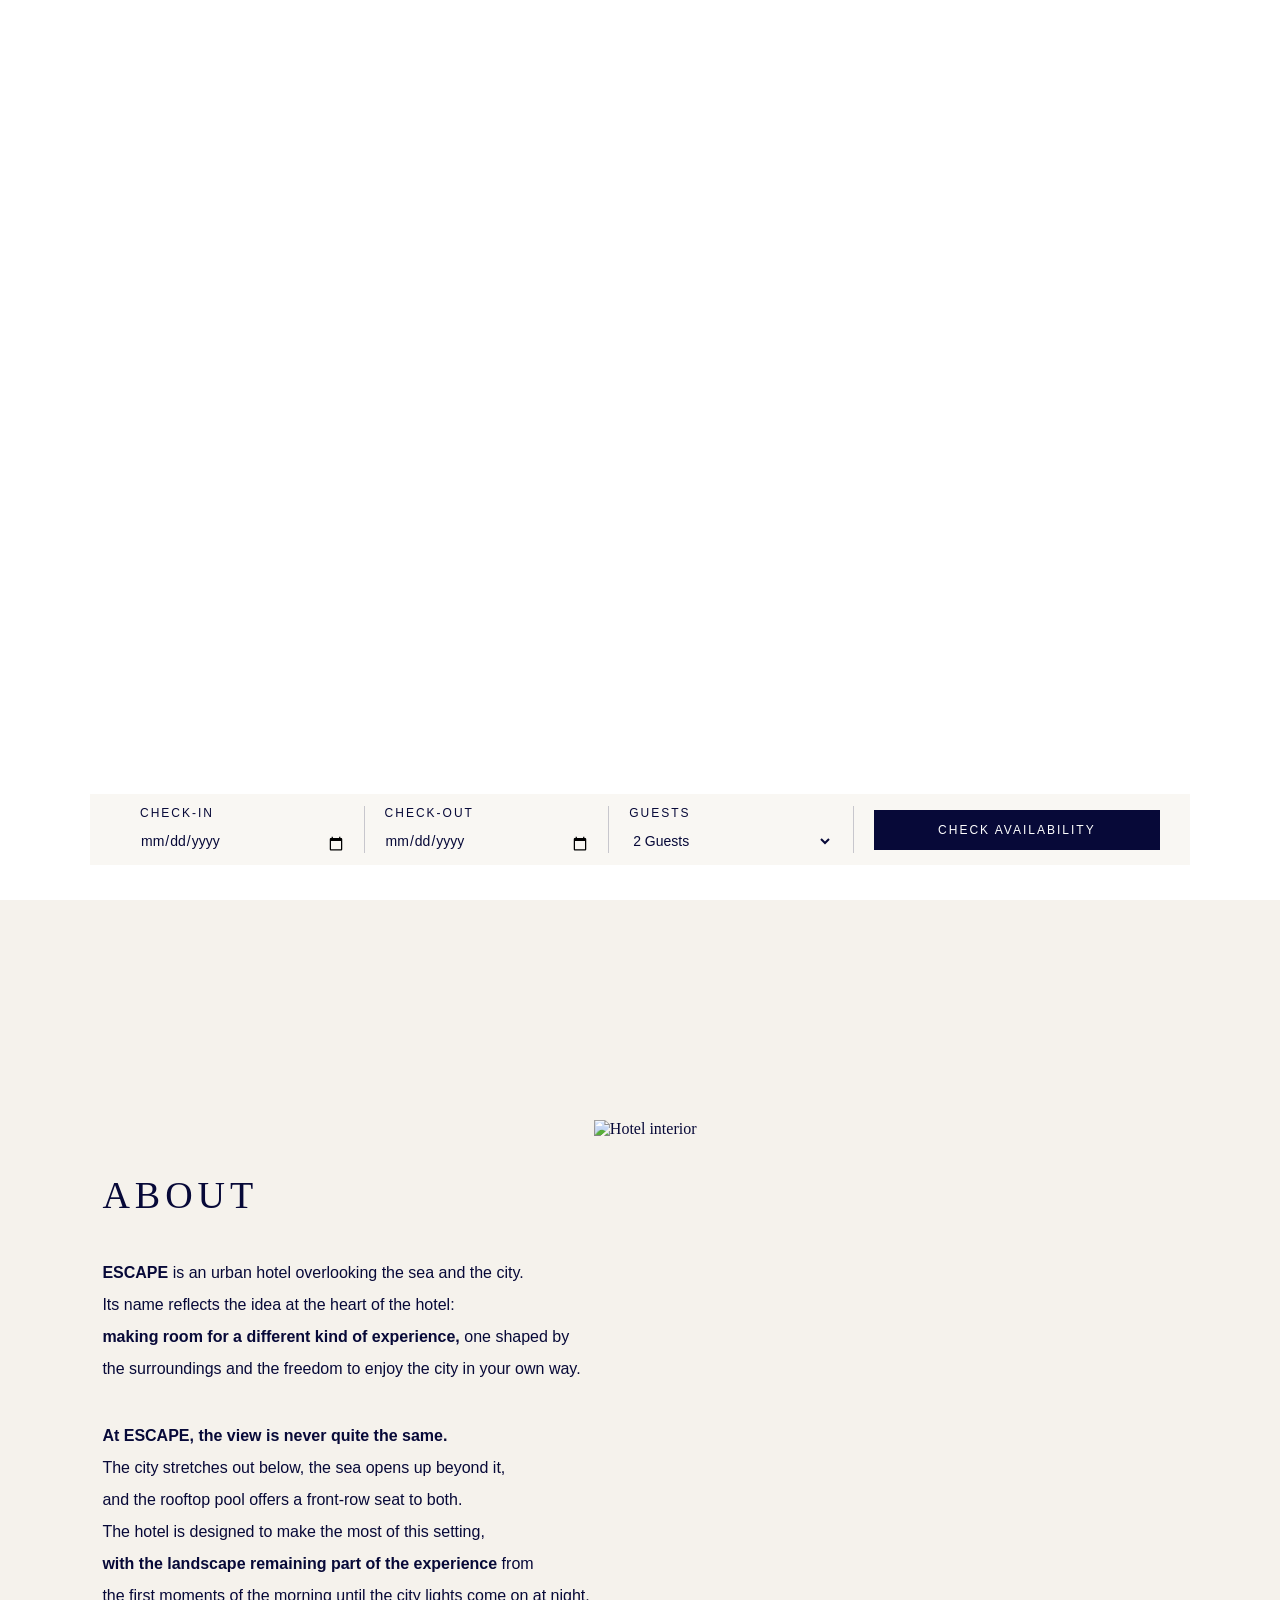
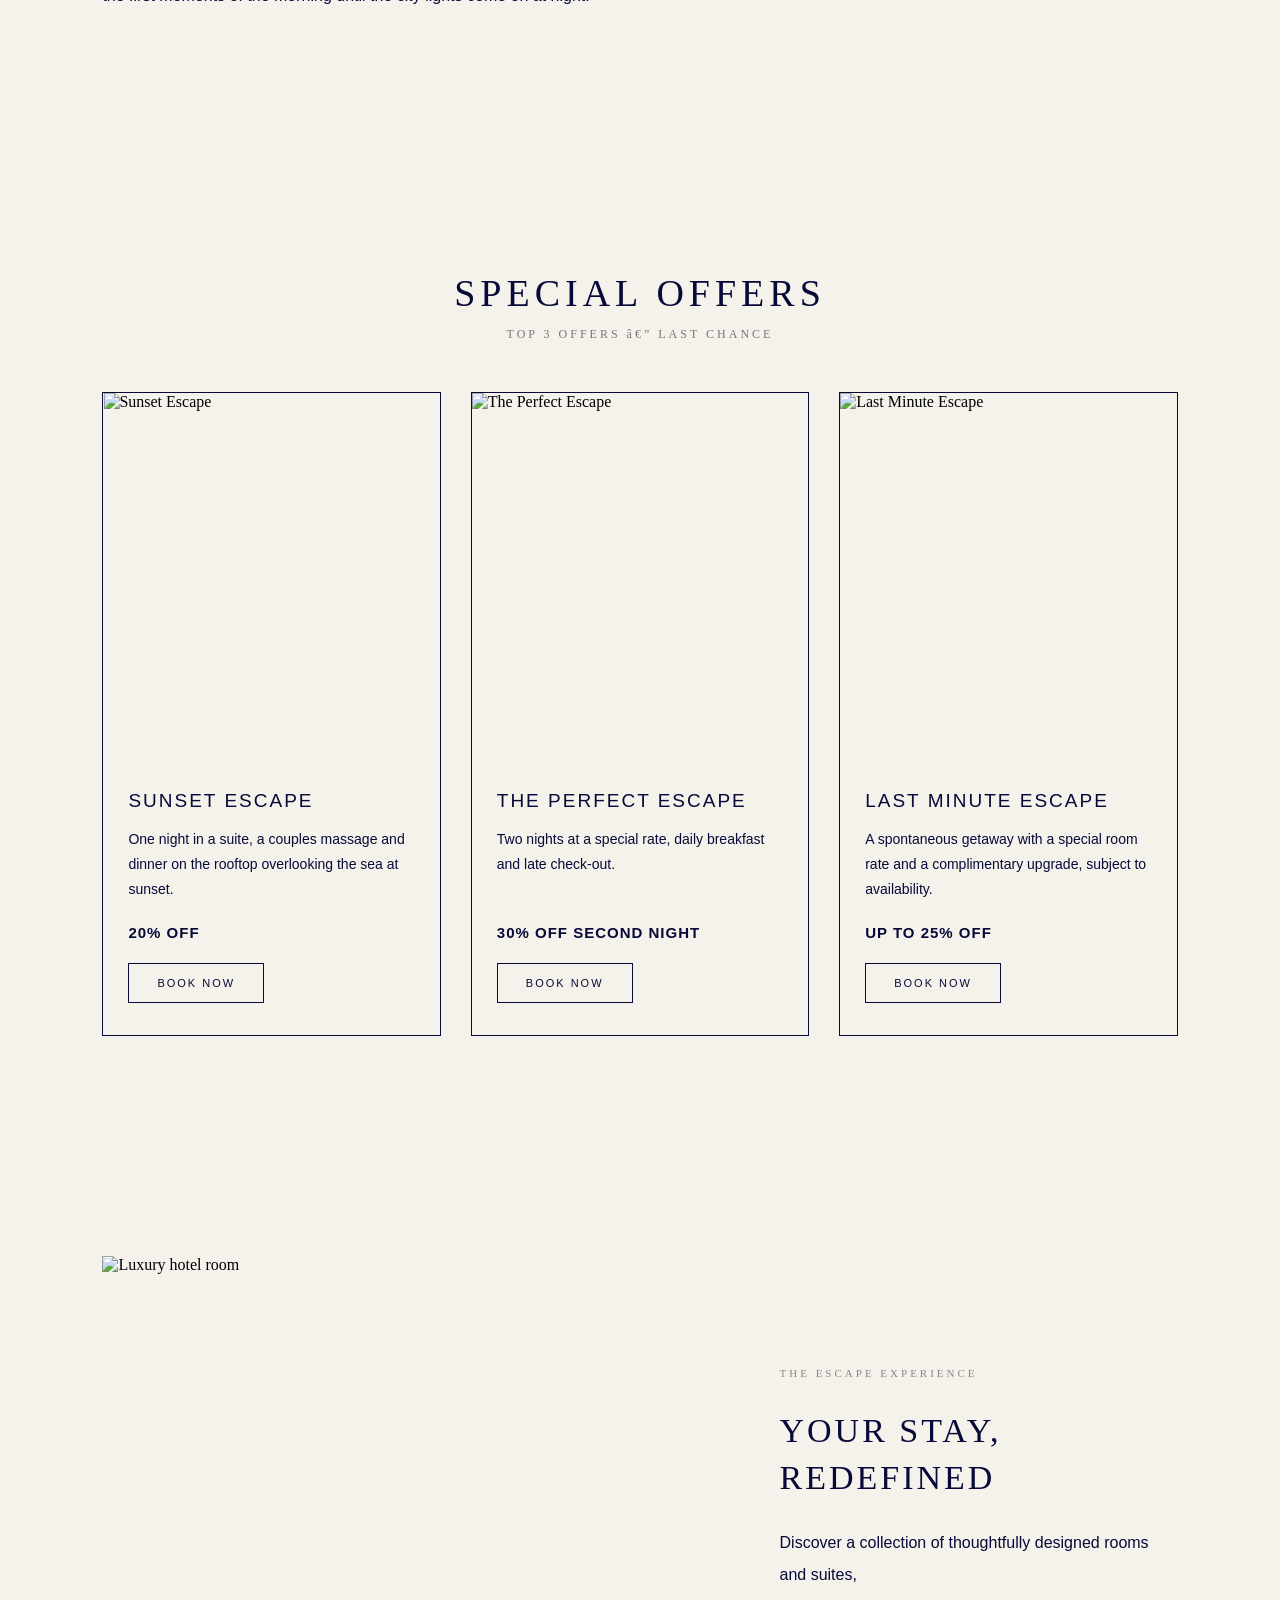
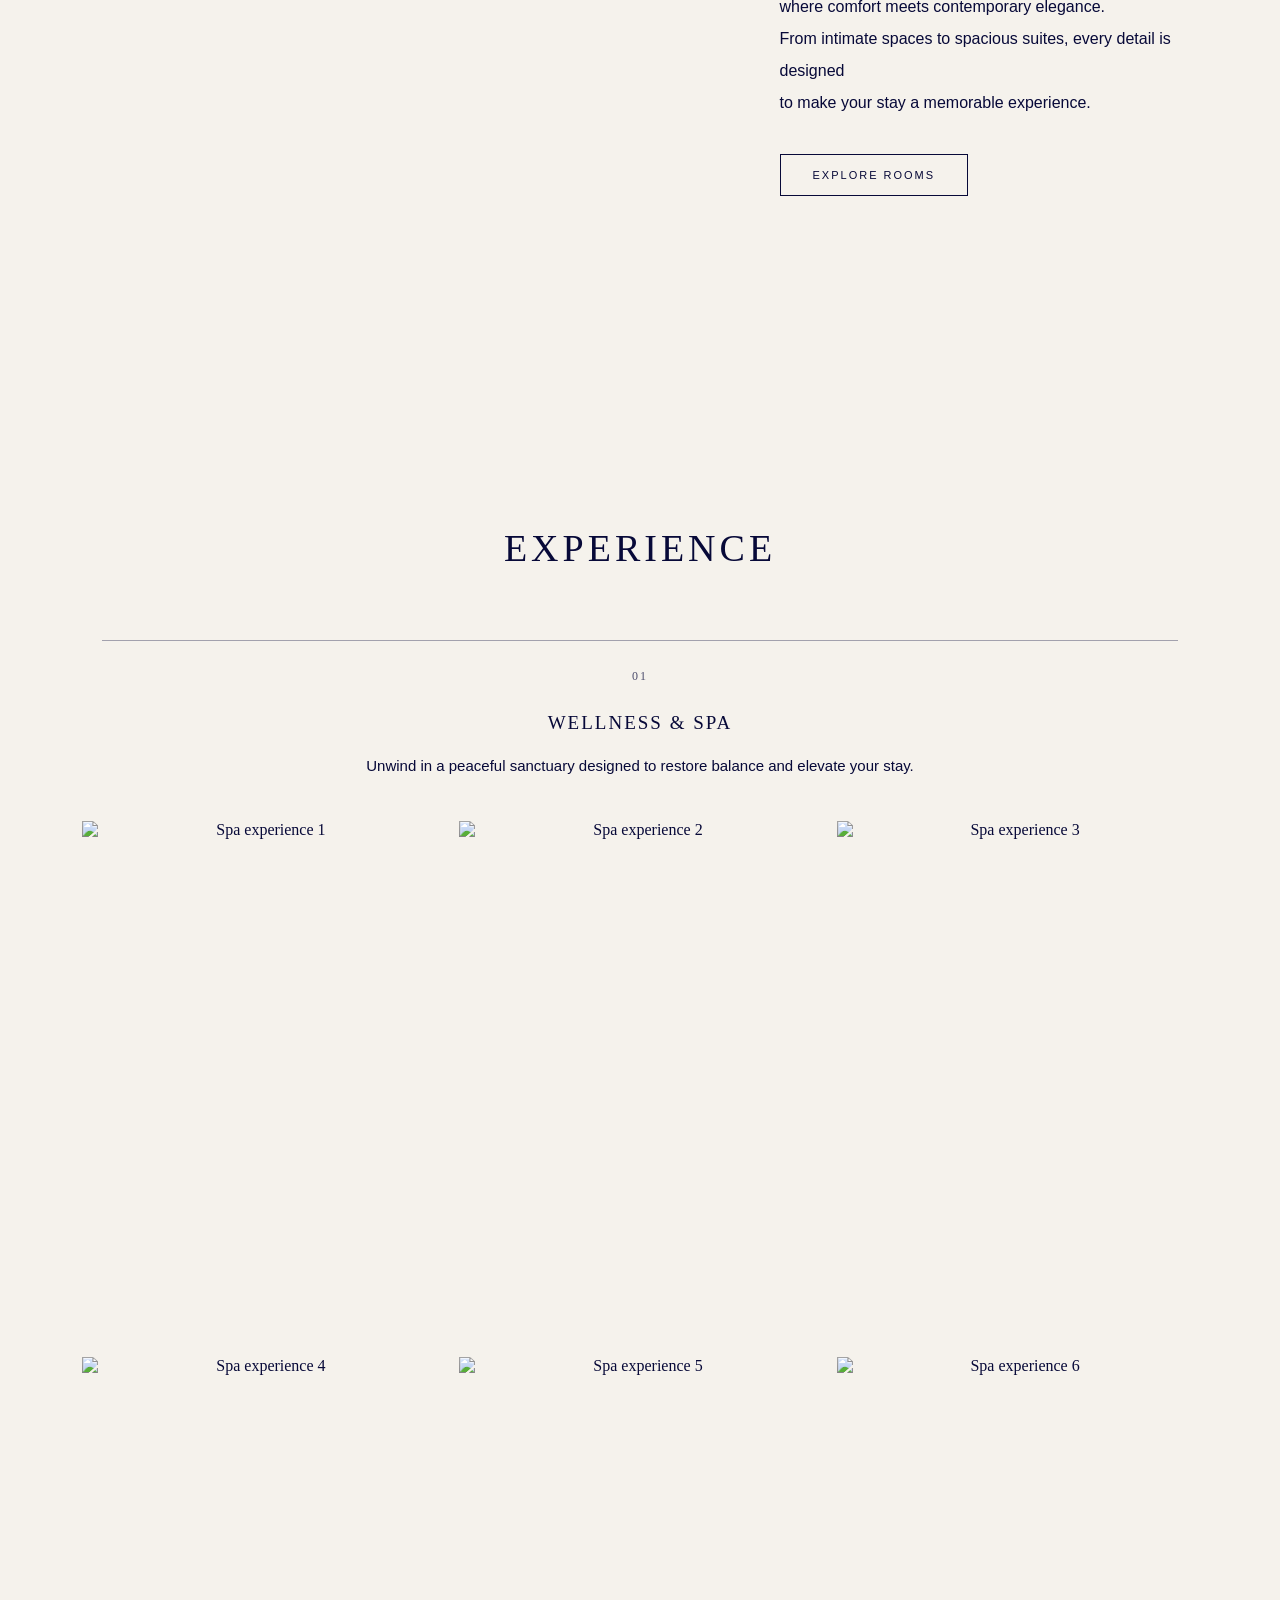
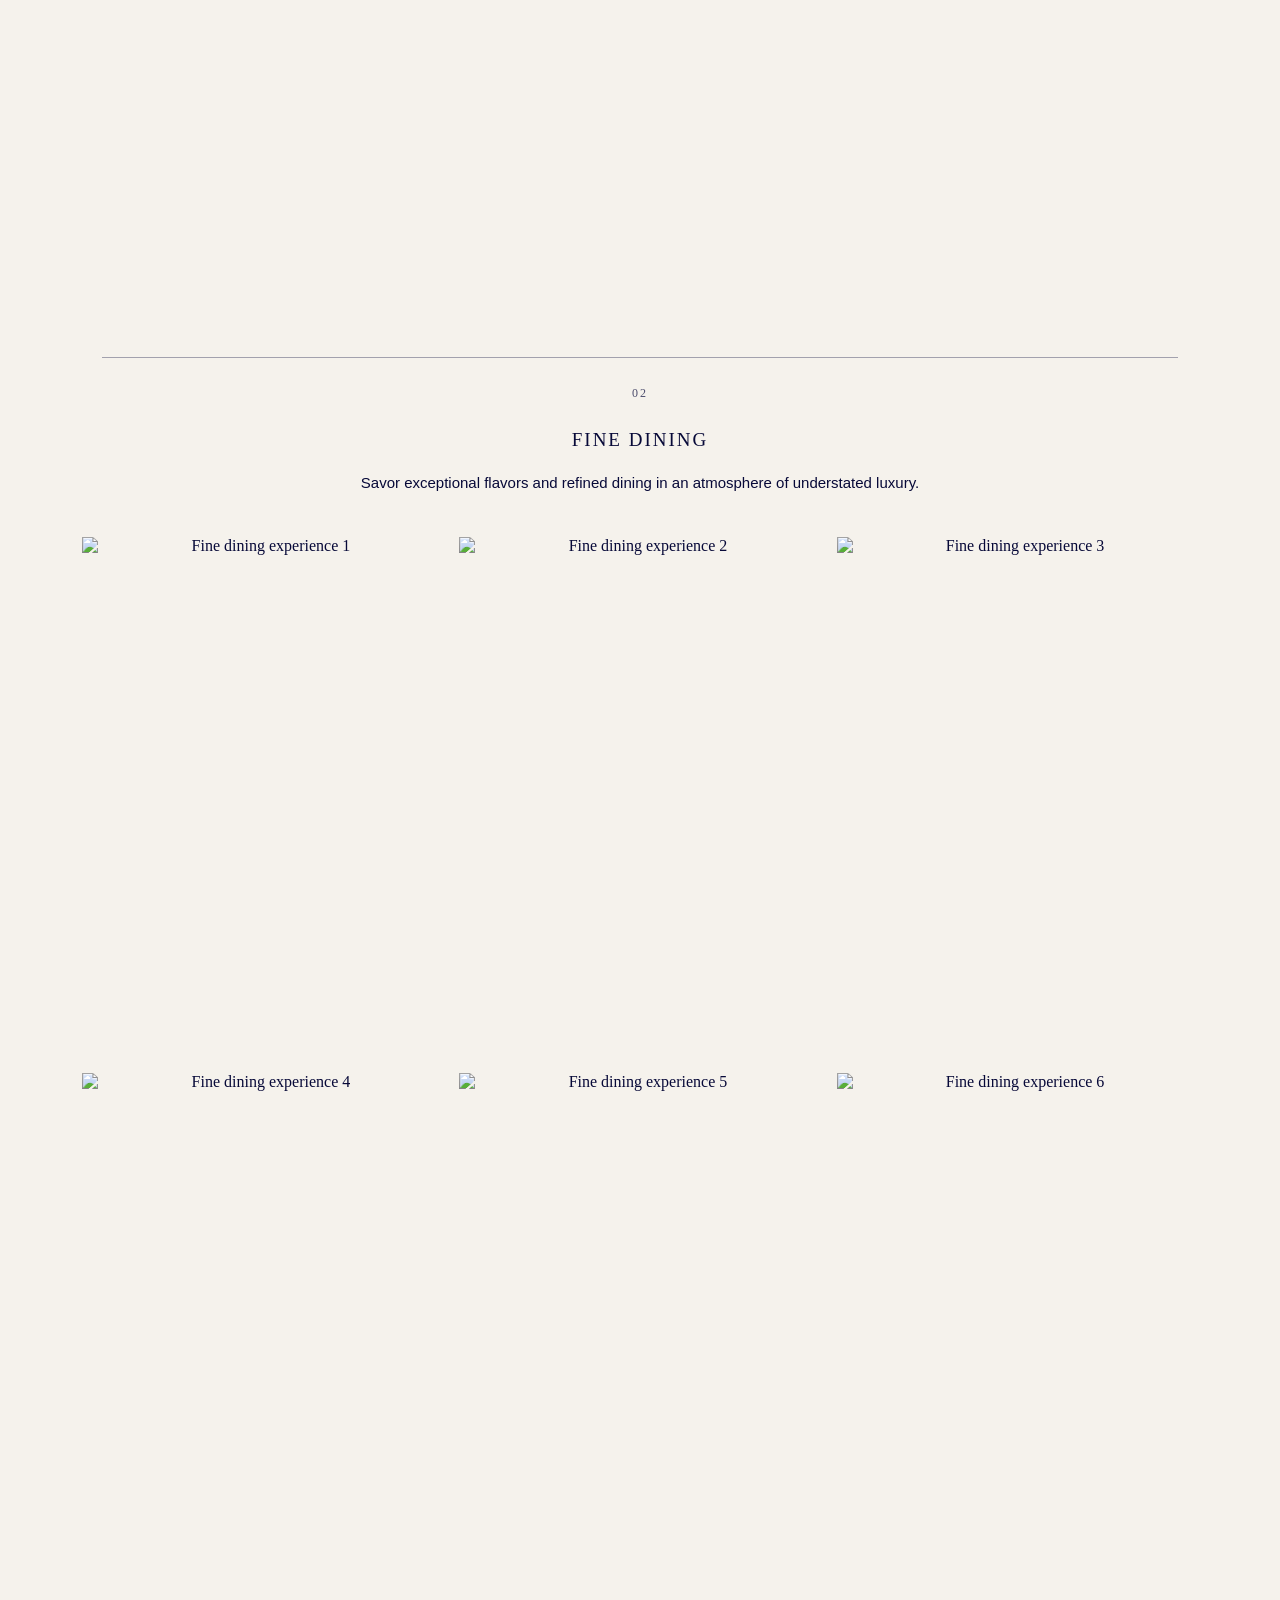
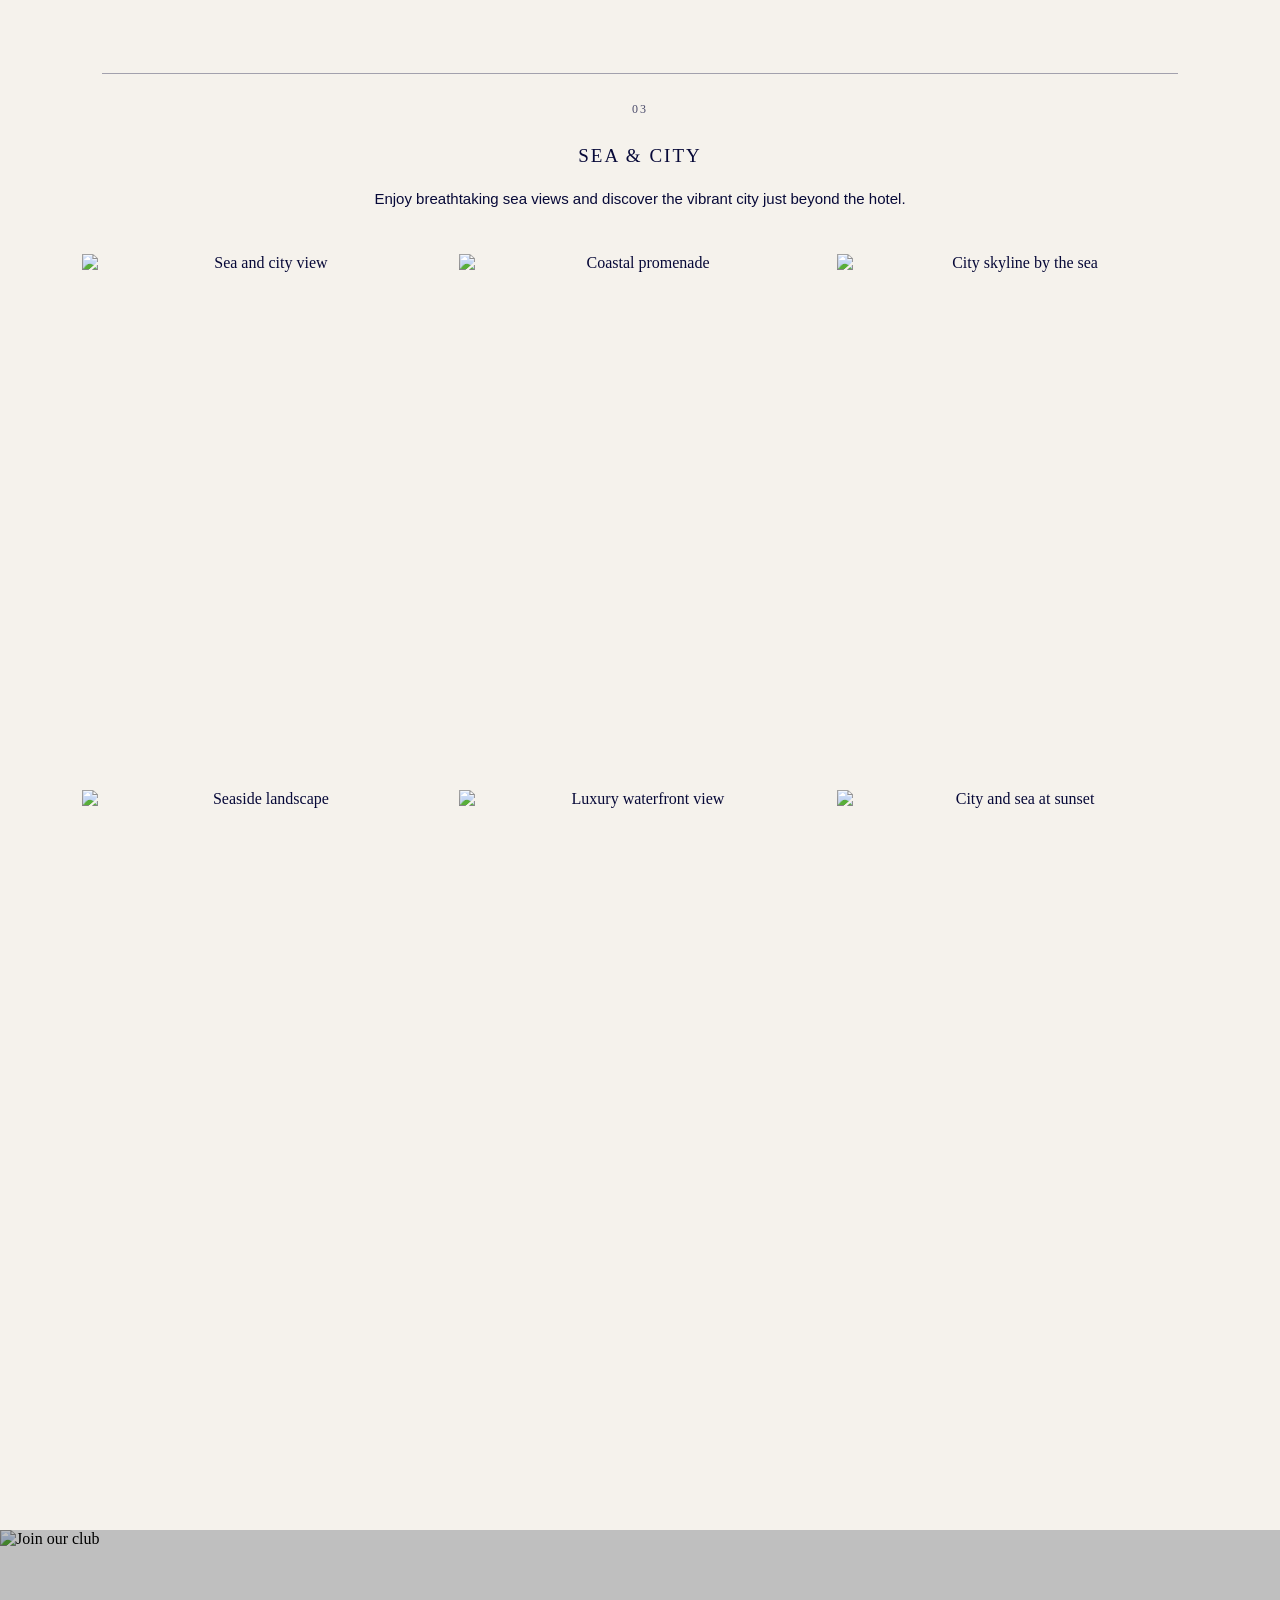
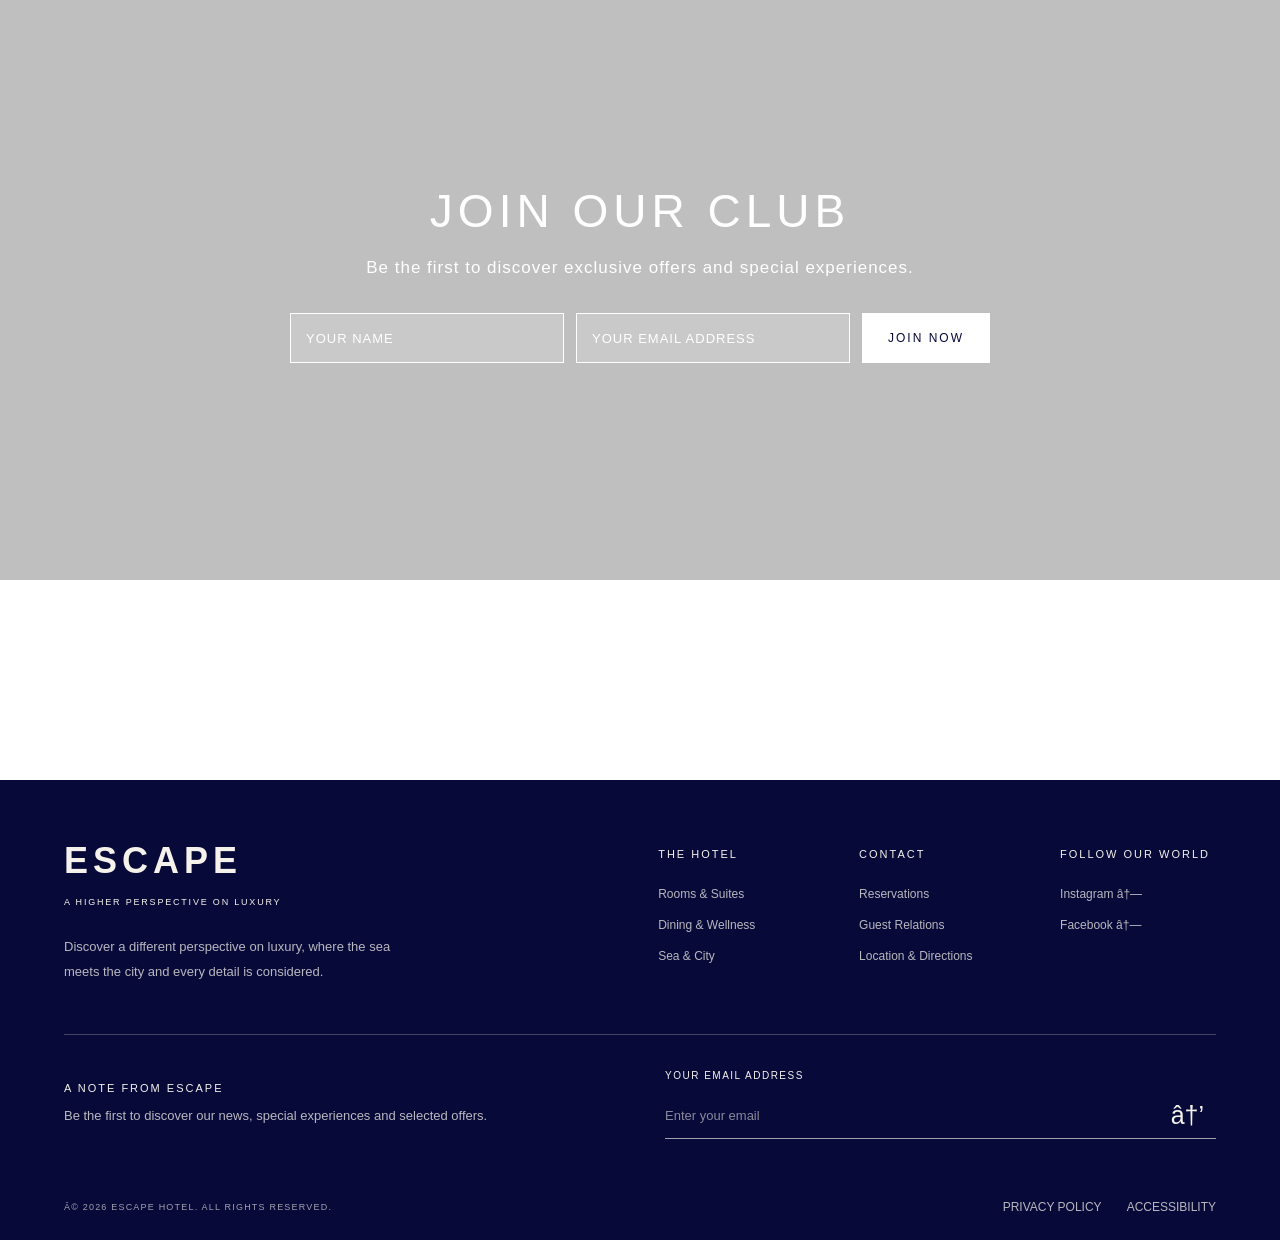
==== index.html @ 2252b244 "Add files via upload" ====
<!DOCTYPE html>
<html lang="en">
<head>
  <!-- <meta charset="UTF-8">
    <meta name="viewport" 
    content="width=device-width, initial-scale=1.0"> -->

     <link rel="stylesheet" href="style.css">
   
    <title>ESCAPE HOTEL</title>

</head>

<body>

<section class="hero"> <!-- עוטף את כל מסך הפתיחה באזור הירו נפרד. -->
    <video class="video-bg" autoplay muted loop playsinline> <!-- מציב את הסרטון כרקע של מסך הפתיחה. -->
        <source src="videos/HEROVID.mp4" type="video/mp4"> <!-- טוען את קובץ הווידאו מתיקיית videos. -->
    </video>

    <div class="booking-bar"> <!-- עוטף את כל שדות בחירת התאריכים והאורחים -->

    <div class="booking-field"> <!-- אזור בחירת תאריך הכניסה -->
        <label for="check-in">CHECK-IN</label> <!-- כותרת שדה תאריך הכניסה -->
        <input type="date" id="check-in" name="check-in"> <!-- שדה לפתיחת לוח שנה ובחירת תאריך כניסה -->
    </div> <!-- סוף אזור תאריך הכניסה -->

    <div class="booking-field"> <!-- אזור בחירת תאריך היציאה -->
        <label for="check-out">CHECK-OUT</label> <!-- כותרת שדה תאריך היציאה -->
        <input type="date" id="check-out" name="check-out"> <!-- שדה לפתיחת לוח שנה ובחירת תאריך יציאה -->
    </div> <!-- סוף אזור תאריך היציאה -->

    <div class="booking-field"> <!-- אזור בחירת מספר האורחים -->
        <label for="guests">GUESTS</label> <!-- כותרת שדה מספר האורחים -->
        <select id="guests" name="guests"> <!-- תיבת בחירה של מספר האורחים -->
            <option value="1">1 Guest</option> <!-- אפשרות לאורח אחד -->
            <option value="2" selected>2 Guests</option> <!-- אפשרות לשני אורחים, שנבחרת כברירת מחדל -->
            <option value="3">3 Guests</option> <!-- אפשרות לשלושה אורחים -->
            <option value="4">4 Guests</option> <!-- אפשרות לארבעה אורחים -->
        </select> <!-- סוף תיבת בחירת האורחים -->
    </div> <!-- סוף אזור בחירת האורחים -->

    <button type="button" class="availability-button"> <!-- כפתור לבדיקת זמינות החדרים -->
        CHECK AVAILABILITY <!-- הטקסט שמופיע על הכפתור -->
    </button> <!-- סוף כפתור בדיקת הזמינות -->

</div> 

<nav class="top-menu"> <!-- שורת הניווט העליונה -->
    <a href="index.html" class="logo">ESCAPE</a> <!-- לוגו שמוביל לעמוד הבית -->

    <button class="hamburger" type="button"> <!-- כפתור פתיחה וסגירה -->
        <span></span> <!-- הקו הראשון של ההמבורגר -->
        <span></span> <!-- הקו השני של ההמבורגר -->
        <span></span> <!-- הקו השלישי של ההמבורגר -->
    </button>

    <div class="side-menu"> <!-- הפאנל הנפתח מצד ימין -->
        <a href="index.html">HOME</a> <!-- קישור לעמוד אודות -->
        <a href="special-offers.html">SPECIAL OFFERS</a> <!-- קישור למבצעים -->
        <a href="rooms.html">ROOMS</a> <!-- קישור לחדרים -->
        <a href="spa-wellness.html">SPA &amp; WELLNESS</a> <!-- קישור לספא -->
        <a href="gift-card.html">GIFT CARD</a> <!-- קישור לספא -->
        <a href="contact.html">CONTACT</a> <!-- קישור ליצירת קשר -->
    </div>
</nav>
</section>

<section id="about" class="about-section"> <!-- אזור ה-About כולו -->
    <div class="about-content"> <!-- מעטפת מרכזית לכל התוכן -->

        <div class="about-row"> <!-- שורה ראשונה: טקסט משמאל ותמונה מימין -->
            <div class="about-text"> <!-- מעטפת הפסקה הראשונה -->
                <h2>ABOUT</h2> <!-- כותרת האזור -->
                <p><span class="soft-highlight">ESCAPE</span> is an urban hotel overlooking the sea and the city. <br>Its name reflects the idea at the heart of the hotel:<br> <span class="soft-highlight">making room for a different kind of experience,</span> one shaped by<br> the surroundings and the freedom to enjoy the city in your own way.</p>
                <p><span class="soft-highlight">At ESCAPE, the view is never quite the same.</span> <br>The city stretches out below, the sea opens up beyond it, <br>and the rooftop pool offers a front-row seat to both.<br> The hotel is designed to make the most of this setting, <br><span class="soft-highlight">with the landscape remaining part of the experience</span> from<br> the first moments of the morning until the city lights come on at night.</p>
            </div>

            <div class="about-image"> <!-- מעטפת התמונה העליונה -->
                <img src="images/about0.jpg" alt="Hotel interior">
            </div>
        </div>
    </div>
</section>

<section class="offers-section"> <!-- אזור ההצעות המיוחדות -->
    <div class="offers-container"> <!-- מיכל מרכזי שמגביל את רוחב התוכן -->

        <h2 class="offers-title">SPECIAL OFFERS</h2> <!-- כותרת ראשית -->
        <p class="offers-subtitle">TOP 3 OFFERS — LAST CHANCE</p> <!-- כותרת משנה -->

        <div class="offers-grid"> <!-- אזור שלושת הכרטיסים בשורה -->

            <div class="offer-card"> <!-- כרטיס הצעה ראשון -->
                <img src="images/top1.jpg" alt="Sunset Escape"> <!-- תמונת ההצעה -->
                <div class="offer-info"> <!-- אזור הטקסט שמתחת לתמונה -->
                    <h3>SUNSET ESCAPE</h3> <!-- שם החבילה -->
                    <p>One night in a suite, a couples massage and dinner on the rooftop overlooking the sea at sunset.</p> <!-- תיאור החבילה -->
                    <span class="offer-discount">20% OFF</span> <!-- אחוז ההנחה -->
                    <a href="#" class="offer-button">BOOK NOW</a> <!-- כפתור הזמנה -->
                </div>
            </div>

            <div class="offer-card"> <!-- כרטיס הצעה שני -->
                <img src="images/top2.jpg" alt="The Perfect Escape"> <!-- תמונת ההצעה -->
                <div class="offer-info">
                    <h3>THE PERFECT ESCAPE</h3>
                    <p>Two nights at a special rate, daily breakfast and late check-out.</p>
                    <span class="offer-discount">30% OFF SECOND NIGHT</span>
                    <a href="#" class="offer-button">BOOK NOW</a>
                </div>
            </div>

            <div class="offer-card"> <!-- כרטיס הצעה שלישי -->
                <img src="images/top3.jpg" alt="Last Minute Escape"> <!-- תמונת ההצעה -->
                <div class="offer-info">
                    <h3>LAST MINUTE ESCAPE</h3>
                    <p>A spontaneous getaway with a special room rate and a complimentary upgrade, subject to availability.</p>
                    <span class="offer-discount">UP TO 25% OFF</span>
                    <a href="#" class="offer-button">BOOK NOW</a>
                </div>
            </div>

        </div>
    </div>
</section>

<section class="stay-section"> <!-- סקשן האירוח והחדרים -->
    <div class="stay-container"> <!-- מיכל מרכזי -->

        <div class="stay-image"> <!-- תמונת החדר בצד שמאל -->
            <img src="images/p suite1.jpg" alt="Luxury hotel room">
        </div>

        <div class="stay-content"> <!-- טקסט וכפתור בצד ימין -->
            <span class="stay-label">THE ESCAPE EXPERIENCE</span>
            <h2>YOUR STAY, REDEFINED</h2>
            <p>
                Discover a collection of thoughtfully designed rooms and suites,
                <br>where comfort meets contemporary elegance.<br> From intimate spaces
                to spacious suites, every detail is designed <br>to make your stay
                a memorable experience.
            </p>
            <a href="rooms.html" class="stay-button">EXPLORE ROOMS</a>
        </div>

    </div>
</section>

<!-- אזור חוויות המלון -->
<section class="experience-section" id="experience">

    <!-- כותרת האזור, באותו סגנון כמו ROOMS -->
    <div class="experience-heading">
        <h2>EXPERIENCE</h2>
    </div>

    <!-- שלושת כרטיסי החוויות -->
    <div class="experience-grid">

        <!-- כרטיס ספא ורוגע -->
        <article class="experience-card">
            <span class="experience-number">01</span>
            <h3>WELLNESS & SPA</h3>
            <p>
                Unwind in a peaceful sanctuary designed
                to restore balance and elevate your stay.
            </p>
            <div class="experience-gallery">
                <img src="images/spa1.jpg" alt="Spa experience 1">
                <img src="images/spa2.jpg" alt="Spa experience 2">
                <img src="images/spa3.jpg" alt="Spa experience 3">
                <img src="images/spa4.jpg" alt="Spa experience 4">
                <img src="images/spa5.jpg" alt="Spa experience 5">
                <img src="images/spa6.jpg" alt="Spa experience 6">
            </div>
        </article>

        <!-- כרטיס קולינריה -->
        <article class="experience-card">
            <span class="experience-number">02</span>
            <h3>FINE DINING</h3>
            <p>
                Savor exceptional flavors and refined dining
                in an atmosphere of understated luxury.
            </p>
            <div class="experience-gallery">
                <img src="images/fine1.jpg" alt="Fine dining experience 1">
                <img src="images/fine2.jpg" alt="Fine dining experience 2">
                <img src="images/fine3.jpg" alt="Fine dining experience 3">
                <img src="images/fine4.jpg" alt="Fine dining experience 4">
                <img src="images/fine5.jpg" alt="Fine dining experience 5">
                <img src="images/fine6.jpg" alt="Fine dining experience 6">
            </div>
        </article>

        <!-- כרטיס ים ועיר -->
        <article class="experience-card">
            <span class="experience-number">03</span>
            <h3>SEA & CITY</h3>
            <p>
                Enjoy breathtaking sea views and discover
                the vibrant city just beyond the hotel.
            </p>
            <div class="experience-gallery sea-city-gallery">
                <img src="images/sea1.jpg" alt="Sea and city view">
                <img src="images/sea2.jpg" alt="Coastal promenade">
                <img src="images/sea3.jpg" alt="City skyline by the sea">
                <img src="images/sea4.jpg" alt="Seaside landscape">
                <img src="images/sea5.jpg" alt="Luxury waterfront view">
                <img src="images/sea6.jpg" alt="City and sea at sunset">
            </div>
        </article>

    </div>
</section>

<section class="join-club"> <!-- אזור ההרשמה למועדון הלקוחות -->

    <img src="images/club.jpg" alt="Join our club"> <!-- תמונת הרקע של אזור ההרשמה -->

    <div class="join-club-overlay"> <!-- שכבה שמונחת מעל התמונה ומכילה את תוכן ההרשמה -->
        <div class="join-club-content"> <!-- עוטף את הכותרת, הטקסט וטופס ההרשמה -->

            <h2>JOIN OUR CLUB</h2> <!-- כותרת אזור ההרשמה -->

            <p>Be the first to discover exclusive offers and special experiences.</p> <!-- משפט הזמנה להצטרפות למועדון -->

            <form class="join-club-form"> <!-- טופס הזנת הפרטים -->
                <input type="text" name="name" placeholder="YOUR NAME" required> <!-- שדה להזנת שם מלא -->
                <input type="email" name="email" placeholder="YOUR EMAIL ADDRESS" required> <!-- שדה להזנת כתובת אימייל -->
                <button type="submit">JOIN NOW</button> <!-- כפתור שליחת טופס ההרשמה -->
            </form> <!-- סוף טופס ההרשמה -->

        </div> <!-- סוף אזור התוכן -->
    </div> <!-- סוף שכבת הכיתוב והטופס -->

</section>


<footer class="site-footer">

    <div class="footer-top">

        <div class="footer-brand">
            <a href="#" class="footer-logo">ESCAPE</a>
            <p class="footer-brand-tagline">
                A HIGHER PERSPECTIVE ON LUXURY
            </p>
            <p class="footer-description">
                Discover a different perspective on luxury,
                where the sea meets the city and every detail
                is considered.
            </p>
        </div>

        <div class="footer-column">
            <h3>THE HOTEL</h3>
            <a href="#rooms">Rooms & Suites</a>
            <a href="#experience">Dining & Wellness</a>
            <a href="#experience">Sea & City</a>
        </div>

        <div class="footer-column">
            <h3>CONTACT</h3>
            <a href="#contact">Reservations</a>
            <a href="#contact">Guest Relations</a>
            <a href="#contact">Location & Directions</a>
        </div>

        <div class="footer-column footer-social">
            <h3>FOLLOW OUR WORLD</h3>
            <a href="#" target="_blank" rel="noopener noreferrer">Instagram ↗</a>
            <a href="#" target="_blank" rel="noopener noreferrer">Facebook ↗</a>
        </div>

    </div>

    <div class="footer-newsletter">
        <div class="newsletter-text">
            <h3>A NOTE FROM ESCAPE</h3>
            <p>
                Be the first to discover our news,
                special experiences and selected offers.
            </p>
        </div>

        <form class="newsletter-form" action="#" method="post">
            <label for="newsletter-email">YOUR EMAIL ADDRESS</label>
            <div class="newsletter-input-row">
                <input
                    type="email"
                    id="newsletter-email"
                    name="email"
                    placeholder="Enter your email"
                    required
                >
                <button type="submit">
                    →
                </button>
            </div>
        </form>
    </div>

    <div class="footer-bottom">
        <p>© 2026 ESCAPE HOTEL. ALL RIGHTS RESERVED.</p>
        <div class="footer-legal">
            <a href="#">PRIVACY POLICY</a>
            <a href="#">ACCESSIBILITY</a>
        </div>
    </div>

</footer>

<script src="script.js"></script>
</body>
</html>
---- style.css ----
html, body { /* מסירים את השוליים והריווח שברירת המחדל של הדפדפן מוסיפה לעמוד. */
    margin: 0; /* מבטל את השוליים החיצוניים של העמוד. */
    padding: 0;/* מבטל ריווח פנימי חיצוני. */
}

.hero { /* מגדירים את מסך הפתיחה כאזור עצמאי. */
    position: relative; /* מאפשר למקם את הסרטון ביחס ל-Hero. */
    min-height: 100vh; /* נותן למסך הפתיחה גובה של מסך שלם. */
    overflow: hidden; /* מסתיר חלקי סרטון שיוצאים מגבולות ה-Hero. */
    isolation: isolate; /* יוצר שכבת רקע נפרדת לתוכן של ה-Hero. */
}

.hero .video-bg { /* מציבים את הסרטון כרקע בתוך ה-Hero בלבד. */
    position: absolute; /* ממקמים את הסרטון ביחס ל-Hero במקום למסך כולו. */
    inset: 0; /* מצמידים את הסרטון לכל קצוות ה-Hero. */
    width: 100%; /* ממלאים את רוחב אזור ה-Hero. */
    height: 100%; /* ממלאים את גובה אזור ה-Hero. */
    object-fit: cover;/* ממלאים את האזור בלי לעוות את הסרטון. */
    z-index: -1; /* מציבים את הסרטון בשכבת הרקע של ה-Hero. */
}

html { /* מאפשרים גלילה חלקה לקישורי התפריט. */
    scroll-behavior: smooth; /* גוללים בהדרגה אל הסקשן שנבחר. */
}

.booking-bar { /* עיצוב השורה שעוטפת את כל שדות ההזמנה */
    position: absolute; /* ממקם את שורת ההזמנה ביחס לאזור ההירו */
    bottom: 35px; /* קובע את המרחק של השורה מהחלק התחתון של ההירו */
    left: 50%; /* ממקם את נקודת ההתחלה במרכז האופקי של ההירו */
    transform: translateX(-50%); /* מזיז את השורה לאחור בחצי מרוחבה כדי למרכז אותה */
    display: flex; /* מסדר את שדות ההזמנה והכפתור בשורה אופקית */
    align-items: center; /* מיישר את כל האלמנטים במרכז הגובה */
    justify-content: space-between; /* מפזר את האלמנטים לאורך השורה */
    width: 95%; /* קובע את רוחב שורת ההזמנה ביחס להירו */
    max-width: 1100px; /* מגביל את הרוחב המרבי של השורה */
    padding: 12px 30px; /* מוסיף מרווח פנימי סביב התוכן */
    box-sizing: border-box; /* כולל את ה-padding בתוך חישוב הרוחב */
    background: rgba(245, 242, 236, 0.60); /* רקע בהיר עם 85% אטימות */
    z-index: 10; /* מציב את השורה מעל סרטון הרקע */
}

.booking-field { /* עיצוב כל אחד משדות ההזמנה */
    display: flex; /* מסדר את הכותרת ואת שדה הבחירה בטור */
    flex-direction: column; /* מציב את הכותרת מעל שדה הבחירה */
    gap: 9px; /* קובע את המרווח בין הכותרת לשדה */
    flex: 1; /* מאפשר לכל שדה לתפוס חלק יחסי מהרוחב */
    padding: 0 20px; /* מוסיף מרווח אופקי בתוך כל שדה */
    border-right: 1px solid rgba(7, 9, 56, 0.2); /* מוסיף קו הפרדה דק בין השדות */
}

.booking-field label { /* עיצוב הכותרות CHECK-IN, CHECK-OUT ו-GUESTS */
    color: rgb(7, 9, 56); /* קובע את צבע הכותרת לכחול כהה */
    font-size: 12px; /* קובע גודל טקסט קטן ועדין */
    letter-spacing: 2px; /* מוסיף ריווח בין האותיות */
    font-family: "Gill Sans", "Segoe UI", sans-serif; /* קובע את אותו גופן של התפריט */
    font-weight: 500;
}

.booking-field input,
.booking-field select { /* עיצוב שדות התאריך ותיבת בחירת האורחים */
    width: 100%; /* גורם לשדה לתפוס את מלוא רוחב האזור שלו */
    height: 24px; /* קובע גובה אחיד לשדות */
    padding: 0; /* מבטל מרווח פנימי שעלול להשפיע על היישור */
    margin: 0; /* מבטל מרווח חיצוני */
    border: none; /* מסיר את המסגרת הרגילה של השדה */
    outline: none; /* מסיר מסגרת בעת לחיצה על השדה */
    background: transparent; /* משאיר את הרקע שקוף */
    color: rgb(7, 9, 56); /* קובע צבע טקסט כחול כהה */
    font-family: "Gill Sans", "Segoe UI", sans-serif; /* משתמש באותו גופן של התפריט */
    font-size: 14px; /* קובע גודל טקסט אחיד */
    cursor: pointer; /* מציג סמן לחיץ */
    vertical-align: middle; /* מיישר את השדה ביחס לאלמנטים סמוכים */
    box-sizing: border-box; /* כולל את המרווחים בחישוב הגובה והרוחב */
}

.booking-field input[type="date"]::-webkit-calendar-picker-indicator { /* עיצוב אחיד לאייקוני לוח השנה */
    width: 16px; /* קובע רוחב אחיד לשני האייקונים */
    height: 16px; /* קובע גובה אחיד לשני האייקונים */
    padding: 0; /* מבטל מרווח פנימי */
    margin: 0; /* מבטל מרווח חיצוני */
    transform: translateY(3px); /* מזיז את האייקון מעט למטה */
    cursor: pointer; /* מציג סמן לחיץ */
}

.availability-button { /* עיצוב כפתור בדיקת הזמינות */
    flex: 1.2; /* מעניק לכפתור מעט יותר רוחב משדות ההזמנה */
    padding: 12px 20px; /* קובע את המרווח הפנימי של הכפתור */
    margin-left: 20px; /* מוסיף מרווח בין הכפתור לשדה האורחים */
    border: 1px solid rgb(7, 9, 56); /* מוסיף מסגרת כחולה כהה ועדינה */
    background: rgb(7, 9, 56); /* קובע רקע כחול כהה לכפתור */
    color: white; /* קובע את צבע הטקסט בלבן */
    font-family: "Gill Sans", "Segoe UI", sans-serif; /* משתמש בגופן הכללי של האתר */
    font-size: 12px; /* קובע גודל טקסט קטן לכפתור */
    font-weight: 500;
    letter-spacing: 2px; /* מוסיף ריווח בין האותיות */
    cursor: pointer; /* מציג סמן של לחיצה בעת מעבר מעל הכפתור */
    transition: background 0.3s ease, color 0.3s ease; /* יוצר מעבר הדרגתי בעת שינוי צבעי הכפתור */
}

.availability-button:hover { /* עיצוב הכפתור בעת מעבר עם העכבר */
    background: transparent; /* הופך את רקע הכפתור לשקוף */
    color: rgb(7, 9, 56); /* משנה את צבע הטקסט לכחול כהה */
}

.top-menu { /* שורת הניווט העליונה */
    position: absolute; /* ממקם את התפריט מעל סרטון הפתיחה */
    top: 0; /* מצמיד את התפריט לחלק העליון */
    left: 0; /* מצמיד את התפריט לצד שמאל */
    width: 100%; /* נותן לתפריט רוחב מלא */
    box-sizing: border-box; /* כולל את הריווח בתוך הרוחב */
    padding: 25px 4%; /* מוסיף רווח מהקצוות */
    display: flex; /* מסדר את הלוגו והכפתור באותה שורה */
    justify-content: space-between; /* מפריד בין הלוגו להמבורגר */
    align-items: center; /* מיישר אותם אנכית */
    z-index: 20; /* מציג את התפריט מעל הסרטון */
}

.logo { /* עיצוב שם המותג */
    color: white; /* צבע הלוגו */
    text-decoration: none; /* מסיר קו תחתון */
    font-family: "Trebuchet MS", sans-serif; /* גופן הלוגו */
    font-size: 36px; /* גודל הלוגו */
    font-weight: 900; /* עובי הלוגו */
    letter-spacing: 2px; /* רווח בין האותיות */
}

.hamburger { /* כפתור ההמבורגר */
    display: flex; /* מסדר את שלושת הקווים בטור */
    flex-direction: column; /* מציג את הקווים אחד מתחת לשני */
    justify-content: space-between; /* מפזר את הקווים באופן אחיד */
    width: 34px; /* רוחב הכפתור */
    height: 22px; /* גובה הכפתור */
    padding: 0; /* מסיר ריווח פנימי */
    border: none; /* מסיר מסגרת */
    background: transparent; /* משאיר רקע שקוף */
    cursor: pointer; /* מציג סמן לחיץ */
    z-index: 40; /* משאיר את הכפתור מעל הפאנל */
}

.hamburger span { /* עיצוב שלושת הקווים */
    display: block; /* הופך כל קו לאלמנט נפרד */
    width: 100%; /* ממלא את רוחב הכפתור */
    height: 2.5px; /* עובי הקו */
    background-color: white; /* צבע הקווים */
}

.side-menu { /* הפאנל הנפתח */
    position: fixed; /* מקבע את הפאנל ביחס למסך */
    top: 0; /* מצמיד אותו לחלק העליון */
    right: 0; /* מצמיד אותו לצד ימין */
    width: 23%; /* רוחב קטן מרבע מסך */
    max-width: 340px; /* מגביל את הרוחב במסכים גדולים */
    min-width: 240px; /* שומר על רוחב שימושי */
    height: 100vh; /* גובה מלא של המסך */
    box-sizing: border-box; /* כולל ריווחים בתוך המידות */
    padding: 130px 25px 40px; /* מרווח מעל ומתחת לקישורים */
    display: flex; /* מסדר את הקישורים בטור */
    flex-direction: column; /* מציג כל קישור בשורה נפרדת */
    align-items: center; /* ממקם את הקישורים במרכז */
    gap: 38px; /* מרווח בין הקישורים */
    background-color: rgba(255, 255, 255, 0.8); /* רקע לבן מעט שקוף */
    z-index: 30; /* מציג את הפאנל מעל תוכן האתר */
    transform: translateX(100%); /* מסתיר את הפאנל מחוץ למסך */
    transition: transform 0.35s ease; /* יוצר פתיחה וסגירה חלקות */
}

.side-menu.open { /* מצב שבו התפריט פתוח */
    transform: translateX(0); /* מחזיר את הפאנל לתוך המסך */
}

.side-menu a { /* עיצוב הקישורים בפאנל */
    color: rgb(7, 9, 56); /* צבע כחול כהה */
    text-decoration: none; /* מסיר קו תחתון */
    font-family: "Gill Sans", "Segoe UI", sans-serif; /* גופן הקישורים */
    font-size: 18px; /* גודל הטקסט */
    font-weight: 600;
    letter-spacing: 2px; /* רווח בין האותיות */
    text-align: center; /* ממרכז את הטקסט */
    transition: opacity 0.2s; /* מעבר עדין בריחוף */
}

.side-menu a:hover { /* מצב ריחוף מעל קישור */
    opacity: 0.6; /* מחליש מעט את הקישור */
}

@media (max-width: 600px) { /* התאמה למסכים קטנים */
    .side-menu { /* הפאנל במסך קטן */
        width: 78%; /* מגדיל את הפאנל כדי שהקישורים יהיו קריאים */
        min-width: 0; /* מבטל רוחב מינימלי */
    }
}

.about-section {
    width: 100%;
    padding: 220px 8% 60px; /* רווח עליון גדול יותר ותחתון קטן יותר */
    background-color: #f5f2ec;
    color: rgb(7, 9, 56);
    box-sizing: border-box;
}

.about-content {
    max-width: 1400px; /* רוחב מקסימלי */
    margin: 0 auto; /* ממרכז את התוכן */
}

.about-row {
    display: grid; /* חלוקה לעמודות */
    grid-template-columns: 1fr 1fr; /* שתי עמודות שוות */
    align-items: center; /* ממרכז את התוכן לגובה */
    gap: 60px; /* רווח בין הטקסט לתמונה */
}

.about-text {
    padding: 0; /* מבטל רווחים קודמים */
    transform: translateY(-30px); /* מעלה את הטקסט ב־30 פיקסלים */
}

.about-text h2 {
    font-size: 38px; /* גודל הכותרת */
    font-weight: 400; /* עובי הכותרת */
    letter-spacing: 5px; /* רווח בין האותיות */
    margin-bottom: 40px; /* רווח מתחת לכותרת */
}

.about-text p {
    font-family: "Gill Sans", "Segoe UI", sans-serif; /* גופן הקישורים */
    font-size: 16px; /* גודל הטקסט */
    line-height: 2; /* מרווח בין השורות */
    color: #070938; /* צבע הפסקאות */
    margin-bottom: 35px; /* רווח בין הפסקאות */
}
.about-text .soft-highlight {
    font-family: "Gill Sans", "Segoe UI", sans-serif; /* גופן הקישורים */
    font-weight: 600; /* מדגיש את הביטוי */
    color: #070938; /* צבע כחול כהה */
}

.about-image {
    width: 120%; /* רוחב האזור */
    margin-left: -15%; /* הזזה שמאלה */
    aspect-ratio: 1 / 1; /* מסגרת ריבועית */
    overflow: hidden; /* מסתיר את החלקים שמחוץ לריבוע */
}

.about-image img {
    display: block;
    width: 100%;
    height: 90%;
    object-fit: contain; /* ממלא את הריבוע */
    object-position: center;
    }

@media (max-width: 600px) { /* התאמות למסכים קטנים */
    .about-section {
        padding: 70px 7%; /* הקטנת הרווחים */
    }

    .about-row {
        grid-template-columns: 1fr; /* מציג כל שורה בעמודה אחת */
        gap: 25px; /* רווח בין הטקסט לתמונה */
    }

    .about-row-reverse .about-image {
        order: 2; /* התמונה מופיעה אחרי הטקסט במסכים קטנים */
    }

    .about-row-reverse .about-text {
        order: 1; /* הטקסט מופיע לפני התמונה במסכים קטנים */
    }

    .about-text,
    .about-images {
        width: 100%; /* הטקסט ואזור התמונות תופסים את כל הרוחב */
    }

    .about-images {
        height: 450px; /* הקטנת גובה אזור התמונות בטלפון */
    }
}

.offers-section {
    padding: 50px 8%; /* רווח פנימי מעל ומתחת לסקשן ובצדדים */
    background-color: #f5f2ec; /* צבע רקע בהיר */
    text-align: center; /* ממרכז את הכותרות */
}

.offers-container {
    max-width: 1400px; /* רוחב מקסימלי לתוכן */
    margin: 0 auto; /* ממרכז את המיכל */
}

.offers-title {
    color: #070938;
    font-size: 38px; /* גודל הכותרת */
    font-weight: 400; /* עובי אותיות */
    letter-spacing: 5px; /* רווח בין האותיות */
    margin-bottom: 12px; /* רווח מתחת לכותרת */
}

.offers-subtitle {
    font-size: 12px; /* גודל כותרת המשנה */
    letter-spacing: 3px; /* רווח בין האותיות */
    margin-bottom: 50px; /* רווח בין הכותרת לכרטיסים */
    color: #777; /* צבע אפור */
}

.offers-grid {
    display: grid; /* שימוש בגריד לסידור הכרטיסים */
    grid-template-columns: repeat(3, 1fr); /* שלוש עמודות שוות */
    gap: 30px; /* רווח בין הכרטיסים */
    text-align: left; /* יישור הטקסט בתוך הכרטיסים לשמאל */
}

.offer-card {
    background-color: #f5f2ec; /* רקע לכל כרטיס */
    border: 1px solid rgb(7, 9, 56); /* מסגרת דקה בגוון שמנת-אפור */
    overflow: hidden; /* מסתיר את החלקים של התמונה שיוצאים מגבולות הכרטיס */
}

.offer-card img {
    display: block; /* מבטל רווח מתחת לתמונה */
    height: 350px; /* קובע את גובה התמונה */
    width: auto; /* שומר על יחס הממדים המקורי */
    max-width: none; /* מונע מהתמונה להידחס לרוחב הכרטיס */
    position: relative;
    left: 50%; /* ממקם את מרכז התמונה במרכז הכרטיס */
    transform: translateX(-50%); /* מזיז את התמונה חצי מרוחבה שמאלה */
}

.offer-info {
    padding: 28px 25px 32px; /* רווח פנימי מסביב לטקסט */
}

.offer-info h3 {
    font-family: "Gill Sans", "Segoe UI", sans-serif; /* גופן הקישורים */
    color: rgb(7, 9, 56); /* צבע הטקסט */
    font-size: 19px; /* גודל שם החבילה */
    font-weight: 500; /* עובי הכותרת */
    letter-spacing: 2px; /* רווח בין האותיות */
    margin-bottom: 15px; /* רווח מתחת לשם החבילה */
}

.offer-info p {
    font-size: 14px; /* גודל תיאור החבילה */
    line-height: 1.8; /* מרווח בין שורות */
    font-family: "Gill Sans", "Segoe UI", sans-serif; /* גופן הקישורים */
    color: rgb(7, 9, 56); /* צבע הטקסט */
    min-height: 75px; /* גובה מינימלי אחיד לתיאורים */
    margin-bottom: 22px; /* רווח מתחת לתיאור */
}

.offer-discount {
    display: block; /* מציג את ההנחה בשורה נפרדת */
    color: rgb(7, 9, 56); /* צבע הטקסט */
    font-family: "Gill Sans", "Segoe UI", sans-serif; /* גופן הקישורים */
    font-size: 15px; /* גודל טקסט ההנחה */
    font-weight: 600; /* מדגיש את ההנחה */
    letter-spacing: 1px; /* רווח בין האותיות */
    margin-bottom: 22px; /* רווח בין ההנחה לכפתור */
}

.offer-button {
    display: inline-block; /* מאפשר להגדיר מידות ורווחים לכפתור */
    padding: 13px 28px; /* רווח פנימי בתוך הכפתור */
    border: 1px solid rgb(7, 9, 56); /* מסגרת כהה */
    color: rgb(7, 9, 56); /* צבע הטקסט */
    text-decoration: none; /* מסיר קו תחתון מהקישור */
    font-size: 11px; /* גודל טקסט הכפתור */
    font-family: "Gill Sans", "Segoe UI", sans-serif; /* גופן הקישורים */
    letter-spacing: 2px; /* רווח בין האותיות */
    transition: 0.3s; /* מעבר הדרגתי באפקט מעבר עכבר */
}

.offer-button:hover {
    background-color: rgb(7, 9, 56); /* רקע כהה במעבר עכבר */
    color: white; /* טקסט לבן במעבר עכבר */
}

.special-offers-page .offers-section { /* עמוד ההצעות המיוחדות הנפרד שמגיעים אליו מהתפריט */
    padding-top: 160px; /* מרווח בין התפריט להצעות */
    padding-bottom: 200px; /* מרווח בין ההצעות לפוטר */
}

/* GITF CARD PAGE */

.gift-card-grid {
    grid-template-columns: repeat(6, 1fr); /* מחלק את השורה לשישה חלקים שווים */
}

.gift-card-grid .offer-card {
    grid-column: span 2; /* כל כרטיס תופס שני חלקים */
    overflow: hidden;
}

.gift-card-grid .offer-card img {
    display: block;
    width: 100%;
    height: 310px;
    max-width: 100%;
    object-fit: cover;
    object-position: center;
    margin: 0;
    padding: 0;
}

.gift-card-grid .offer-card:nth-child(4) {
    grid-column: 2 / span 2; /* הכרטיס הרביעי מתחיל בעמודה השנייה */
}

.gift-card-grid .offer-card:nth-child(5) {
    grid-column: 4 / span 2; /* הכרטיס החמישי מתחיל בעמודה הרביעית */
}


/* סקשן האירוח בעמוד הבית */

.stay-section {
    padding: 170px 8%; /* רווחים מסביב לסקשן */
    background-color: #f5f2ec; /* רקע שמנת */
}

.stay-container {
    display: grid; /* חלוקה לשתי עמודות */
    grid-template-columns: 1.2fr 0.8fr; /* תמונה רחבה יותר מהטקסט */
    align-items: center; /* ממרכז את התוכן לגובה */
    gap: 80px; /* רווח בין התמונה לטקסט */
    max-width: 1400px; /* רוחב מקסימלי */
    margin: 0 auto; /* ממרכז את המיכל */
}

.stay-image {
    width: 100%; /* רוחב מלא של העמודה */
    height: 650px; /* גובה המסגרת */
    /*overflow: hidden; /* מסתיר את החלקים שנחתכים */
}

.stay-image img {
    display: block;
    width: 100%; /* ממלא את רוחב המסגרת */
    height: 100%; /* ממלא את גובה המסגרת */
    /*object-fit: cover; /* שומר על הפרופורציות וחותך עודפים */
    object-position: center; /* חיתוך ממרכז התמונה */
}

.stay-content {
    color: #070938; /* צבע הטקסט */
    text-align: left; /* יישור לשמאל */
}

.stay-label {
    display: block; /* מציג את הכיתוב בשורה נפרדת */
    font-size: 11px; /* גודל קטן */
    letter-spacing: 3px; /* ריווח בין האותיות */
    color: #888; /* צבע אפור */
    margin-bottom: 22px; /* רווח מתחת לכיתוב */
}

.stay-content h2 {
    font-size: 34px; /* גודל הכותרת */
    font-weight: 400; /* עובי אותיות */
    letter-spacing: 3px; /* ריווח בין האותיות */
    line-height: 1.4; /* גובה שורה */
    margin-bottom: 25px; /* רווח מתחת לכותרת */
}

.stay-content p {
    font-family: "Gill Sans", "Segoe UI", sans-serif; /* גופן הקישורים */
    font-size: 16px; /* גודל הפסקה */
    line-height: 2; /* מרווח בין השורות */
    color: #070938; /* צבע הטקסט */
    margin-bottom: 35px; /* רווח לפני הכפתור */
}

.stay-button {
    font-family: "Gill Sans", "Segoe UI", sans-serif; /* גופן הקישורים */
    display: inline-block; /* מאפשר עיצוב של הכפתור */
    padding: 14px 32px; /* רווח פנימי */
    border: 1px solid #070938; /* מסגרת כהה */
    color: #070938; /* צבע הטקסט */
    text-decoration: none; /* מסיר קו תחתון */
    font-size: 11px; /* גודל הטקסט */
    letter-spacing: 2px; /* ריווח בין האותיות */
    transition: 0.3s; /* מעבר הדרגתי */
}

.stay-button:hover {
    background-color: rgb(7, 9, 56); /* רקע כהה במעבר עכבר */
    color: white; /* טקסט לבן */
}

/* ROOMS PAGE */

.hero {
    height: 100vh; /* גובה ההירו יהיה בדיוק גובה המסך */
    overflow: hidden; /* מונע מהתמונה להתרחב מעבר לגבולות ההירו */
}

.hero-image {
    display: block; /* מבטל רווח מתחת לתמונה */
    width: 100%; /* ממלא את רוחב ההירו */
    height: 100%; /* ממלא את גובה ההירו */
    object-fit: cover; /* שומר על הפרופורציות וחותך עודפים */
    object-position: center; /* ממקם את התמונה במרכז */
}

.hero-text {
    position: absolute; /* ממקם את הטקסט מעל התמונה */
    top: 48%; /* מיקום אנכי במרכז */
    left: 48.7%; /* מיקום אופקי במרכז */
    transform: translate(-50%, -50%); /* מרכז את הטקסט בדיוק */
    width: 90%; /* מגביל את רוחב הטקסט */
    text-align: center; /* ממרכז את הכותרת */
    color: white; /* צבע לבן */
}

.hero-text h1 {
    font-family: "Gill Sans", "Segoe UI", sans-serif;
    font-size: 38px; /* גודל הכותרת */
    font-weight: 600; /* עובי אותיות עדין */
    letter-spacing: 2px; /* ריווח בין האותיות */
    line-height: 1.6; /* רווח בין שתי השורות */
    text-shadow: 0 2px 18px rgba(0, 0, 0, 2); /* צל עדין לשיפור הקריאות */
}

.rooms-section { /* המעטפת הראשית של אזור החדרים */
    background-color: #f5f2ec; /* רקע בגוון שמנת עדין */
    color: rgb(7, 9, 56); /* צבע טקסט כחול כהה */
    padding: 120px 6%; /* רווח פנימי מעל ומתחת ובצדדים */
}

/* כותרת אזור החדרים */
.rooms-heading { /* עיצוב הכותרת הראשית */
    font-size: 38px; /* גודל הכותרת */
    font-weight: 400; /* משקל גופן רגיל למראה אלגנטי */
    letter-spacing: 4px; /* מרווח בין האותיות */
    text-align: center; /* מיקום הכותרת במרכז */
    margin: 0 0 120px; /* רווח מתחת לכותרת */
}

/* רשימת החדרים */
.rooms-content { /* עוטף את כל כרטיסי החדרים */
    display: flex; /* מאפשר סידור גמיש */
    flex-direction: column; /* מציג את החדרים אחד מתחת לשני */
    gap: 100px; /* מרווח בין כרטיסי החדרים */
}

/* כרטיס חדר בודד */
.room-card { /* מסדר את התמונה ואת הטקסט של כל חדר */
    display: flex; /* מציב תמונה וטקסט זה לצד זה */
    align-items: center; /* ממרכז אותם אנכית */
    gap: 70px; /* רווח בין התמונה לטקסט */
}

.room-gallery { /* עיצוב אזור גלריית התמונות של כל חדר */
    position: relative; /* מאפשר למקם אלמנטים בתוך הגלריה ביחס למיקום שלה */
    flex: 3.5; /* קובע את החלק היחסי של הגלריה בתוך חלוקת ה-Flex */
    min-width: 0; /* מאפשר לגלריה להצטמצם מתחת לרוחב התוכן שלה */
    height: 700px; /* קובע את גובה הגלריה ל-610 פיקסלים */
    overflow: hidden; /* מסתיר כל תוכן שחורג מגבולות הגלריה */
}

.room-image { /* עיצוב התמונה שמוצגת בתוך גלריית החדר */
    display: block; /* מציג את התמונה כאלמנט בלוק ומונע רווח תחתון של תמונה inline */
    width: 100%; /* גורם לתמונה לתפוס את מלוא רוחב הגלריה */
    height: 100%; /* גורם לתמונה לתפוס את מלוא גובה הגלריה */
    object-fit: cover; /* ממלא את שטח הגלריה בתמונה תוך שמירה על הפרופורציות, גם אם חלק ממנה נחתך */
    object-position: center; /* ממקם את מרכז התמונה במרכז אזור התצוגה */
    image-rendering: auto; /* משאיר לדפדפן לבחור את שיטת הצגת התמונה הרגילה */
}

/* החיצים בגלריה */
.gallery-arrow { /* עיצוב בסיסי לחיצי התמונות */
    position: absolute; /* ממקם את החיצים מעל התמונה */
    top: 50%; /* מציב אותם באמצע הגובה */
    transform: translateY(-50%); /* ממרכז אותם בדיוק אנכית */
    z-index: 1; /* מציג אותם מעל התמונה */
    width: 42px; /* רוחב הכפתור */
    height: 42px; /* גובה הכפתור */
    border: none; /* מסיר מסגרת */
    border-radius: 50%; /* יוצר כפתור עגול */
    background-color: rgba(255, 255, 255, 0.85); /* רקע לבן מעט שקוף */
    color: rgb(7, 9, 56); /* צבע החץ */
    font-size: 24px; /* גודל החץ */
    cursor: pointer; /* מציג סמן לחיץ */
}

/* מיקום החץ הקודם */
.gallery-arrow.prev { /* חץ לתמונה הקודמת */
    left: 15px; /* מרחק מהקצה השמאלי */
}

/* מיקום החץ הבא */
.gallery-arrow.next { /* חץ לתמונה הבאה */
    right: 15px; /* מרחק מהקצה הימני */
}

/* אזור הטקסט */
.rooms-text { /* עוטף את הכותרת, התיאור והכפתור */
    flex: 1; /* נותן לטקסט מקום לצד התמונה */
    min-width: 0; /* מונע חריגה מרוחב הכרטיס */
}

/* כותרת של סוג החדר */
.rooms-text h3 { /* עיצוב שם החדר */
    font-size: 27px; /* גודל הכותרת */
    font-weight: 400; /* משקל גופן רגיל */
    letter-spacing: 2px; /* מרווח בין האותיות */
    margin: 0 0 25px; /* רווח מתחת לכותרת */
}

/* תיאור החדר */
.rooms-text p { /* עיצוב פסקת התיאור */
    font-family: "Gill Sans", "Segoe UI", sans-serif;
    font-size: 16px; /* גודל הטקסט */
    line-height: 1.9; /* מרווח בין שורות */
    margin: 0 0 30px; /* רווח מתחת לתיאור */
}

/* כפתור הזמנה */
.book-button { /* עיצוב כפתור BOOK NOW */
    padding: 14px 30px; /* רווח פנימי בכפתור */
    border: 1px solid rgb(7, 9, 56); /* מסגרת כחולה כהה */
    background-color: transparent; /* רקע שקוף */
    color: rgb(7, 9, 56); /* צבע הטקסט */
    font-size: 12px; /* גודל הטקסט */
    letter-spacing: 2px; /* מרווח בין האותיות */
    cursor: pointer; /* מציג סמן לחיץ */
    transition: background-color 0.3s, color 0.3s; /* מעבר חלק בעת ריחוף */
}

/* אפקט ריחוף על כפתור ההזמנה */
.book-button:hover { /* מצב הכפתור כשהעכבר מעליו */
    background-color: rgb(7, 9, 56); /* רקע כחול כהה */
    color: #f5f2ec; /* טקסט בגוון שמנת */
}

/* חלון התמונה המוגדלת */
.lightbox { /* שכבה שמכסה את המסך בעת פתיחת תמונה */
    display: none; /* מסתיר את החלון כברירת מחדל */
    position: fixed; /* מקבע את החלון למסך */
    inset: 0; /* מותח את החלון לכל שטח המסך */
    z-index: 1000; /* מציג את החלון מעל שאר האתר */
    background-color: rgba(0, 0, 0, 0.92); /* רקע שחור כמעט אטום */
    align-items: center; /* ממרכז את התמונה אנכית */
    justify-content: center; /* ממרכז את התמונה אופקית */
}

/* התמונה בתוך החלון המוגדל */
.lightbox-image { /* עיצוב התמונה הגדולה */
    max-width: 85%; /* מגביל את רוחב התמונה */
    max-height: 85vh; /* מגביל את הגובה לגובה המסך */
    object-fit: contain; /* מציג את התמונה בשלמותה */
}

/* כפתור סגירת החלון */
.lightbox-close { /* עיצוב כפתור ה-X */
    position: absolute; /* ממקם את הכפתור בתוך החלון */
    top: 25px; /* מרחק מהחלק העליון */
    right: 35px; /* מרחק מהצד הימני */
    border: none; /* מסיר מסגרת */
    background: transparent; /* רקע שקוף */
    color: white; /* צבע ה-X */
    font-size: 42px; /* גודל ה-X */
    cursor: pointer; /* מציג סמן לחיץ */
}

/* חיצים בחלון המוגדל */
.lightbox-arrow { /* עיצוב החיצים בחלון הגדול */
    position: absolute; /* ממקם את החיצים מעל הרקע */
    top: 50%; /* מציב אותם באמצע הגובה */
    transform: translateY(-50%); /* ממרכז אותם אנכית */
    border: none; /* מסיר מסגרת */
    background: transparent; /* רקע שקוף */
    color: white; /* צבע החיצים */
    font-size: 40px; /* גודל החיצים */
    cursor: pointer; /* מציג סמן לחיץ */
}

/* מיקום החץ הקודם בחלון המוגדל */
.lightbox-arrow.prev { /* חץ שמאלה בחלון הגדול */
    left: 25px; /* מרחק מהקצה השמאלי */
}

/* מיקום החץ הבא בחלון המוגדל */
.lightbox-arrow.next { /* חץ ימינה בחלון הגדול */
    right: 25px; /* מרחק מהקצה הימני */
}

/* התאמה למסכים צרים */
@media (max-width: 768px) { /* כללים למסכים ברוחב של עד 768 פיקסלים */
    .rooms-section { /* אזור החדרים במסך קטן */
        padding: 60px 6%; /* מקטין את הרווחים מסביב */
    } /* סוף כלל אזור החדרים */
    .rooms-heading { /* הכותרת הראשית במסך קטן */
        font-size: 28px; /* מקטין את הכותרת */
        margin-bottom: 45px; /* מקטין את הרווח מתחת לכותרת */
    } /* סוף כלל הכותרת */
    .rooms-content { /* רשימת החדרים במסך קטן */
        gap: 65px; /* מקטין את הרווח בין החדרים */
    } /* סוף כלל רשימת החדרים */
    .room-card { /* כרטיס חדר במסך קטן */
        flex-direction: column; /* מציב את התמונה מעל הטקסט */
        align-items: stretch; /* מותח את האלמנטים לרוחב הזמין */
        gap: 25px; /* מקטין את הרווח בין התמונה לטקסט */
    } /* סוף כלל כרטיס החדר */
    .room-image { /* תמונת החדר במסך קטן */
        height: 300px; /* מקטין את גובה התמונה */
    } /* סוף כלל התמונה */
    .rooms-text h3 { /* כותרת החדר במסך קטן */
        font-size: 23px; /* מקטין את הכותרת */
    } /* סוף כלל כותרת החדר */
    .lightbox-arrow.prev { /* החץ הקודם בחלון הגדול במסך קטן */
        left: 8px; /* מקרב את החץ לקצה */
    } /* סוף כלל החץ הקודם */
    .lightbox-arrow.next { /* החץ הבא בחלון הגדול במסך קטן */
        right: 8px; /* מקרב את החץ לקצה */
    } /* סוף כלל החץ הבא */
} 

/* המעטפת הראשית של אזור החוויות */
.experience-section {
    background-color: #f5f2ec;
    color: rgb(7, 9, 56);
    padding: 50px 8% 220px; /* ריווחים סביב הסקשן*/
    box-sizing: border-box;
}

/* כותרת EXPERIENCE — תואמת לכותרת ROOMS */
.experience-heading {
    font-size: 38px;
    font-weight: 400;
    letter-spacing: 4px;
    text-align: center;
    margin: 0 0 70px;
}

/* כותרת EXPERIENCE אם היא נמצאת בתוך h2 ב-HTML */
.experience-heading h2 {
    font-size: 38px;
    font-weight: 400;
    letter-spacing: 4px;
    text-align: center;
    margin: 0;
}

/* סידור כרטיסי החוויות אחד מתחת לשני */
.experience-grid {
    display: flex;
    flex-direction: column;
    gap: 80px;
    width: 100%;
}

/* כל כרטיס חוויה בשורה נפרדת */
.experience-card {
    width: 100%;
    box-sizing: border-box;
    border-top: 1px solid rgba(7, 9, 56, 0.35);
    padding-top: 28px;
    text-align: center;
}
/* המספר בראש כל כרטיס */
.experience-number {
    display: block;
    font-size: 12px;
    letter-spacing: 2px;
    opacity: 0.7;
    margin-bottom: 28px;
}

/* כותרות הכרטיסים: ספא, קולינריה וים */
.experience-card h3 {
    font-size: 19px;
    font-weight: 400;
    letter-spacing: 2px;
    margin: 0 0 18px;
}

/* תיאור החוויות */
.experience-card p {
    font-family: "Gill Sans", "Segoe UI", sans-serif;
    font-size: 15px;
    line-height: 1.9;
    margin: 0;
}

.experience-gallery {
    display: grid;
    grid-template-columns: repeat(3, minmax(0, 1fr));
    gap: 16px;
    width: calc(100% + 40px);
    margin: 40px 0 0 -20px;
}

.experience-gallery img {
    display: block;
    width: 100%;
    height: 520px;
    object-fit: cover;
    object-position: center;
    box-sizing: border-box;
}

@media (max-width: 600px) {
    .experience-gallery img {
        height: 260px;
    }
}

/* ============================= */
/* התאמה למסכים קטנים */
/* ============================= */

@media (max-width: 768px) {

    /* אזור החדרים */
    .rooms-section {
        padding: 60px 6%;
    }

    /* כותרת ROOMS */
    .rooms-heading {
        font-size: 28px;
        margin-bottom: 45px;
    }

    /* רשימת החדרים */
    .rooms-content {
        gap: 65px;
    }

    /* כרטיס חדר */
    .room-card {
        flex-direction: column;
        align-items: stretch;
        gap: 25px;
    }

    /* גלריית החדר */
    .room-gallery {
        width: 100%;
        height: 300px;
    }

    /* כותרת החדר */
    .rooms-text h3 {
        font-size: 23px;
    }

    /* חץ קודם בחלון המוגדל */
    .lightbox-arrow.prev {
        left: 8px;
    }

    /* חץ הבא בחלון המוגדל */
    .lightbox-arrow.next {
        right: 8px;
    }

    /* אזור EXPERIENCE במסכים קטנים */
    .experience-section {
        padding: 60px 6%;
    }

    /* כותרת EXPERIENCE במסכים קטנים */
    .experience-heading,
    .experience-heading h2 {
        font-size: 28px;
    }

    /* כרטיסי החוויות בטור אחד */
    .experience-grid {
        grid-template-columns: 1fr;
        gap: 38px;
    }

    /* רווח המספר מעל כותרת הכרטיס */
    .experience-number {
        margin-bottom: 18px;
    }
}


/* SPA & EWLLNESS PAGE */


.spa-wellness-page {
    background-color: #f5f2ec; /* רקע בגוון שמנת */
}

/* תמונת הפתיחה */
.spa-hero {
    position: relative;
    width: 100%;
    height: 100vh; /* גובה ההירו יהיה כגובה חלון הדפדפן */
    overflow: hidden;
}

.spa-hero img {
    display: block; /* מבטל רווח שנוצר מתחת לתמונה */
    position: absolute; /* הצמדת התמונה לגבולות ההירו */
    top: 0;
    left: 0;
    width: 100%;
    height: 100%;
    object-fit: cover;
    object-position: center;
    transform: scale(1.08); /* הגדלה קלה כדי למלא את האזור */
}

.spa-hero::after {
    content: ""; /* יצירת שכבת הצללה מעל התמונה */
    position: absolute; /* מיקום השכבה ביחס לתמונת הפתיחה */
    inset: 0; /* מתיחה לכל גבולות האזור */
    background: rgba(0, 0, 0, 0.25); /* הצללה עדינה לשיפור קריאות הטקסט */
}

.spa-hero-content {
    position: absolute; /* מיקום הטקסט מעל התמונה */
    z-index: 1; /* הצגת הטקסט מעל שכבת ההצללה */
    top: 52%; /* מיקום באמצע הגובה */
    left: 50%; /* מיקום באמצע הרוחב */
    transform: translate(-50%, -50%); /* מרכוז מדויק של הטקסט */
    text-align: center; /* יישור הטקסט למרכז */
    color: white; /* צבע טקסט לבן */
    width: 90%; /* הגבלת רוחב הטקסט */
}

.spa-hero-content h1 {
    font-family: "Gill Sans", "Segoe UI", sans-serif;
    font-size: 60px; /* גודל הכותרת */
    font-weight: 400; /* גופן דק */
    letter-spacing: 3px; /* מרווח בין האותיות */
    margin-bottom: 18px; /* רווח מתחת לכותרת */
    text-shadow: 0 2px 16px rgba(0, 0, 0, 2); /* צל עדין לשיפור הקריאות */
}

.spa-hero-content p {
    font-family: "Gill Sans", "Segoe UI", sans-serif;
    font-size: 18px; /* גודל משפט הפתיחה */
    letter-spacing: 2px; /* מרווח בין האותיות */
    text-shadow: 0 1px 5px rgba(0, 0, 0, 2); /* צל עדין לשיפור הקריאות */
}

/* אזור פתיחת הגלריה */
.spa-gallery-section {
    padding: 110px 10% 100px; /* מרווח פנימי סביב הגלריה */
}

.spa-intro {
    text-align: center; /* מרכוז הכותרת והטקסט */
    max-width: 750px; /* הגבלת רוחב הטקסט */
    margin: 0 auto 150px; /* מרכוז והוספת רווח מתחת לפתיח */
}

.spa-intro span,
.spa-facilities-heading span,
.spa-booking span {
    color: #070938;
    font-size: 12px; /* גודל הכיתוב הקטן */
    letter-spacing: 3px; /* מרווח בין האותיות */
}

.spa-intro h2,
.spa-facilities-heading h2,
.spa-booking h2 {
    color:#070938;
    font-size: 38px; /* גודל הכותרות */
    font-weight: 300; /* משקל גופן דק */
    margin: 18px 0; /* מרווח מעל ומתחת לכותרת */
}

.spa-intro p,
.spa-facilities-heading p,
.spa-booking p {
    font-family: "Gill Sans", "Segoe UI", sans-serif;
    font-size: 16px; /* גודל הטקסטים שמתחת לכותרות */
    line-height: 1.6; /* מרווח בין שורות */
    color: #070938; /* צבע אפור עדין */
}

/* מבנה הגלריה */
.spa-gallery {
    display: flex; /* סידור שורות הגלריה אחת מתחת לשנייה */
    flex-direction: column; /* כיוון אנכי */
    gap: 100px; /* מרווח בין זוגות התמונות והטקסטים */
}

.spa-gallery-row {
    display: flex; /* הצבת התמונה והטקסט זה לצד זה */
    align-items: center; /* יישור אנכי של התמונה והטקסט */
    gap: 85px; /* מרווח בין התמונה לטקסט */
}

.spa-row-right {
    flex-direction: row-reverse; /* החלפת הצדדים בין התמונה לטקסט */
}

.spa-image {
    flex-shrink: 0; /* מונע מהתמונה להתכווץ */
    overflow: hidden; /* מסתיר חלקים שחורגים מגבולות התמונה */
}

.spa-image img {
    display: block;
    width: 100%;
    height: 100%;
    object-fit: cover; /* התאמה למסגרת תוך חיתוך מסוים */
}

.spa-image-large {
    width: 40%; /* רוחב התמונות נשאר ללא שינוי */
    height: 500px; /* גובה מקוצר */
}

.spa-image-small {
    width: 40%; /* רוחב התמונות נשאר ללא שינוי */
    height: 400px; /* גובה מקוצר */
}

.spa-description {
    flex: 1; /* הטקסט מקבל את השטח שנותר בשורה */
    max-width: 440px; /* הגבלת רוחב הטקסט לקריאות נוחה */
}

.spa-description span {
    font-size: 11px; /* גודל מספר הטיפול והקטגוריה */
    letter-spacing: 2px; /* מרווח בין האותיות */
    color: #938675; /* צבע חום עדין */
}

.spa-description h3 {
    font-size: 28px; /* גודל שם הטיפול */
    font-weight: 300; /* גופן דק */
    margin: 18px 0; /* מרווח סביב הכותרת */
    color: #070938; /* צבע כהה לכותרת */
}

.spa-description p {
    font-family: "Gill Sans", "Segoe UI", sans-serif;
    font-size: 16px; /* גודל תיאור הטיפול */
    line-height: 2; /* מרווח בין שורות */
    color: #070938; /* צבע אפור לטקסט */
}

/* אזור מתקני הספא */
.spa-facilities {
    padding: 60px 10% 100px; /* מרווח פנימי סביב אזור המתקנים */
}

.spa-facilities-heading {
    text-align: center; /* מרכוז כותרת האזור */
    max-width: 650px; /* הגבלת רוחב הטקסט */
    margin: 0 auto 50px; /* מרכוז והוספת רווח מתחת לכותרת */
}

.spa-facilities-gallery {
    display: grid; /* הצגת שתי התמונות בגריד */
    grid-template-columns: 1fr 1fr; /* שתי עמודות שוות */
    gap: 100px; /* מרווח בין התמונות */
    max-width: 1100px; /* הגדלת רוחב הגלריה */
    margin: 0 auto; /* מרכוז הגלריה */
}

.spa-facility-item img {
    display: block; /* מבטל רווח מיותר מתחת לתמונה */
    width: 110%; /* התמונה ממלאת את רוחב העמודה */
    aspect-ratio: 4 / 5; /* יחס פורטרייט מתון */
    height: 600px; /* גובה בהתאם ליחס התמונה */
    /*object-fit: cover; /* התאמה למסגרת תוך חיתוך לפי הצורך */
}

.spa-facility-description h3 {
    color: #070938;
    font-size: 22px; /* גודל שם המתקן */
    font-weight: 400; /* משקל גופן רגיל */
    margin: 15px 10 8px; /* מרווח סביב הכותרת */
}

.spa-facility-description p {
    font-family: "Gill Sans", "Segoe UI", sans-serif;
    font-size: 16px; /* גודל תיאור המתקן */
    line-height: 1.8; /* מרווח בין שורות */
    color: rgb(7, 9, 56); /* צבע אפור עדין */
}

/* אזור סיום העמוד */
.spa-booking {
    text-align: center; /* מרכוז התוכן */
    padding: 70px 20px 150px; /* מרווח פנימי באזור הסיום */
}

.spa-booking-button {
    display: inline-block; /* מאפשר להגדיר מידות וריווח לכפתור */
    padding: 15px 30px; /* ריווח פנימי בכפתור */
    margin-top: 10px; /* מרווח בין המשפט לכפתור */
    border: 1px solid #070938; /* מסגרת דקה */
    font-family: "Gill Sans", "Segoe UI", sans-serif;
    color: #070938; /* צבע הטקסט */
    text-decoration: none; /* הסרת קו תחתון */
    font-size: 11px; /* גודל הטקסט בכפתור */
    font-weight: 500;
    letter-spacing: 2px; /* מרווח בין האותיות */
    transition: 0.3s; /* מעבר הדרגתי בעת ריחוף */
}

.spa-booking-button:hover {
    background-color: #070938; /* רקע כהה בעת ריחוף */
    color: white; /* טקסט לבן בעת ריחוף */
}

/* התאמת העמוד למסכים קטנים */
@media (max-width: 768px) {

    .spa-hero {
        height: 480px; /* הקטנת גובה תמונת הפתיחה */
    }

    .spa-hero-content h1 {
        font-size: 36px; /* הקטנת הכותרת */
        letter-spacing: 4px; /* צמצום המרווח בין האותיות */
    }

    .spa-gallery-section {
        padding: 75px 7%; /* צמצום המרווחים בצדי העמוד */
    }

    .spa-gallery {
        gap: 60px; /* צמצום המרווח בין שורות הגלריה */
    }

    .spa-gallery-row,
    .spa-row-right {
        flex-direction: column; /* הצגת התמונה והטקסט אחד מתחת לשני */
        align-items: stretch; /* מתיחת התוכן לרוחב הזמין */
        gap: 22px; /* מרווח בין התמונה לטקסט */
    }

    .spa-image-large,
    .spa-image-small {
        width: 100%; /* התמונות ממלאות את רוחב המסך */
        height: 280px; /* גובה אחיד לתמונות בנייד */
    }

    .spa-description {
        max-width: 100%; /* מאפשר לטקסט להשתמש ברוחב הזמין */
    }

    .spa-description h3 {
        font-size: 24px; /* הקטנת כותרות הטיפולים */
    }

    .spa-facilities-gallery {
        grid-template-columns: 1fr; /* הצגת המתקנים אחד מתחת לשני */
    }

    .spa-facility-item img {
        height: 250px; /* גובה התמונות בנייד */
    }
}



/* התאמת העמוד למסכים קטנים */
@media (max-width: 768px) {

    .spa-hero {
        height: 480px; /* מקטין את גובה תמונת הפתיחה בנייד */
    }

    .spa-hero-content h1 {
        font-size: 36px; /* מקטין את הכותרת בנייד */
        letter-spacing: 4px; /* מצמצם את המרווח בין האותיות */
    }

    .spa-gallery-section {
        padding: 75px 7%; /* מצמצם את המרווחים בצדי העמוד */
    }

    .spa-gallery {
        display: block; /* מציג את התמונות אחת מתחת לשנייה */
    }

    .spa-gallery-item {
        margin: 0 0 35px; /* מוסיף מרווח בין התמונות בנייד */
    }

    .spa-item-large img,
    .spa-item-small img {
        height: 280px; /* קובע גובה אחיד לתמונות בגלריה בנייד */
    }

    .spa-facilities-gallery {
        grid-template-columns: 1fr; /* מציג את הסאונה והג'קוזי אחד מתחת לשני */
    }

    .spa-facility-item img {
        height: 250px; /* קובע גובה לתמונות המתקנים בנייד */
    }
}


/* עיצוב אזור יצירת הקשר */
.contact-section { /* מעצב את כל אזור CONTACT */
    background-color: #f5f2ec; /* שומר על רקע השמנת של האתר */
    color: rgb(7, 9, 56); /* משתמש בכחול הכהה של האתר */
    padding: 100px 10%; /* יוצר מרווח פנימי גדול ונעים */
    box-sizing: border-box; /* מונע מהמרווחים להרחיב את האזור מעבר למסך */
} /* סוף עיצוב אזור CONTACT */

/* עיצוב כותרת אזור CONTACT */
.contact-heading { /* מגדיר את מיקום הכותרת והטקסט שמתחתיה */
    text-align: center; /* ממקם את הטקסט במרכז */
    margin-bottom: 75px; /* יוצר רווח לפני התוכן שמתחת לכותרת */
} /* סוף עיצוב אזור הכותרת */

/* עיצוב הכותרת הראשית */
.contact-heading h2 { /* מעצב את המילה CONTACT */
    font-size: 38px; /* קובע גודל כותרת כמו בכותרת ROOMS */
    font-weight: 400; /* שומר על מראה אלגנטי ולא כבד */
    letter-spacing: 4px; /* מוסיף ריווח בין האותיות */
    margin: 0 0 22px; /* יוצר רווח מתחת לכותרת */
} /* סוף עיצוב הכותרת הראשית */

/* עיצוב משפט הפתיחה */
.contact-heading p { /* מעצב את המשפט שמתחת לכותרת */
    font-size: 13px; /* שומר על טקסט קטן ועדין */
    letter-spacing: 2px; /* מעניק לטקסט מראה יוקרתי */
    line-height: 1.8; /* משפר את המרווח בין השורות */
    margin: 0; /* מבטל מרווחי ברירת מחדל */
} /* סוף עיצוב משפט הפתיחה */

/* סידור פרטי הקשר והטופס */
.contact-content { /* מציב את פרטי הקשר לצד הטופס */
    display: grid; /* משתמש בפריסת רשת */
    grid-template-columns: 1fr 1fr; /* מחלק את האזור לשתי עמודות שוות */
    gap: 90px; /* יוצר מרווח בין העמודות */
    max-width: 1000px; /* מגביל את רוחב התוכן במסכים גדולים */
    margin: 0 auto; /* ממקם את התוכן במרכז */
} /* סוף סידור התוכן */

/* עיצוב פרטי הקשר */
.contact-details { /* מעצב את העמודה עם פרטי המלון */
    padding-top: 5px; /* מיישר מעט את התוכן עם הטופס */
} /* סוף עיצוב פרטי הקשר */

/* עיצוב כותרת פרטי הקשר */
.contact-details h3 { /* מעצב את הכותרת GET IN TOUCH */
    font-family: "Gill Sans", "Segoe UI", sans-serif;
    font-size: 20px; /* קובע גודל כותרת בינוני */
    font-weight: 400; /* שומר על מראה עדין */
    letter-spacing: 2px; /* מוסיף ריווח בין האותיות */
    margin: 0 0 25px; /* יוצר רווח מתחת לכותרת */
} /* סוף עיצוב כותרת פרטי הקשר */

/* עיצוב פסקאות פרטי הקשר */
.contact-details p { /* מעצב את הטקסט בעמודת הפרטים */
    font-family: "Gill Sans", "Segoe UI", sans-serif;
    font-size: 15px; /* קובע גודל טקסט קריא */
    line-height: 1.9; /* מגדיל את המרווח בין השורות */
    margin: 0 0 24px; /* מפריד בין פרטי הקשר */
} /* סוף עיצוב פסקאות פרטי הקשר */

/* עיצוב תוויות EMAIL, PHONE ו-LOCATION */
.contact-details span { /* מדגיש את שמות סוגי פרטי הקשר */
    font-family: "Gill Sans", "Segoe UI", sans-serif;
    display: inline-block; /* מאפשר להגדיר מרווח מתחת לתווית */
    font-size: 11px; /* מקטין את התווית ביחס לפרטים */
    letter-spacing: 2px; /* מרווח אותיות בסגנון האתר */
    margin-bottom: 5px; /* יוצר רווח בין התווית לפרט */
    opacity: 0.7; /* מרכך מעט את צבע התווית */
} /* סוף עיצוב התוויות */

/* סידור שדות טופס יצירת הקשר */
.contact-form { /* מעצב את מבנה הטופס */
    display: flex; /* מסדר את שדות הטופס בטור */
    flex-direction: column; /* מציב כל שדה מתחת לקודמו */
} /* סוף סידור הטופס */

/* עיצוב תוויות הטופס */
.contact-form label { /* מעצב את שמות השדות */
    font-family: "Gill Sans", "Segoe UI", sans-serif;
    font-size: 12px; /* קובע גודל תווית קטן */
    font-weight: 500;
    letter-spacing: 1.5px; /* מוסיף ריווח בין האותיות */
    margin-bottom: 10px; /* יוצר רווח לפני כל שדה */
} /* סוף עיצוב תוויות הטופס */

/* עיצוב שדות הטופס */
.contact-form input, /* בוחר את שדה השם ואת שדה הדוא"ל */
.contact-form textarea { /* בוחר גם את שדה ההודעה */
    width: 100%; /* גורם לשדות למלא את רוחב הטופס */
    box-sizing: border-box; /* כולל את הריווח הפנימי ברוחב השדה */
    border: none; /* מסיר את מסגרת ברירת המחדל */
    border-bottom: 1px solid rgba(7, 9, 56, 0.35); /* מוסיף קו תחתון עדין */
    border-radius: 0; /* שומר על קווים ישרים ונקיים */
    background: transparent; /* משאיר את רקע השמנת גלוי */
    color: rgb(7, 9, 56); /* קובע את צבע הטקסט שהמשתמש מקליד */
    font-family: "Gill Sans", "Segoe UI", sans-serif;
    font-size: 14px; /* קובע גודל טקסט בשדות */
    padding: 12px 0; /* מוסיף מרווח בתוך השדות */
    margin-bottom: 28px; /* מפריד בין השדות */
    outline-offset: 4px; /* משאיר מרווח לסימון מיקוד המקלדת */
} /* סוף עיצוב שדות הטופס */

/* עיצוב טקסט הדוגמה בתוך השדות */
.contact-form input::placeholder, /* בוחר את טקסט הדוגמה בשדות הקלט */
.contact-form textarea::placeholder { /* בוחר את טקסט הדוגמה בשדה ההודעה */
    color: rgba(7, 9, 56, 0.55); /* מציג את טקסט הדוגמה בגוון מרוכך */
} /* סוף עיצוב טקסט הדוגמה */

/* עיצוב שדה ההודעה */
.contact-form textarea { /* מעצב את אזור כתיבת ההודעה */
    resize: vertical; /* מאפשר להגדיל את גובה השדה בלבד */
    min-height: 120px; /* מגדיר גובה התחלתי נוח לכתיבה */
} /* סוף עיצוב שדה ההודעה */

/* עיצוב כפתור השליחה */
.contact-button { /* מעצב את כפתור SEND MESSAGE */
    font-family: "Gill Sans", "Segoe UI", sans-serif;
    align-self: flex-start; /* מיישר את הכפתור לתחילת הטופס */
    border: 1px solid rgb(7, 9, 56); /* מוסיף מסגרת כחולה כהה */
    background-color: rgb(7, 9, 56); /* צובע את הכפתור בכחול כהה */
    color: #f5f2ec; /* צובע את הטקסט בצבע שמנת */
    padding: 15px 28px; /* מגדיר את גודל הכפתור */
    font-size: 11px; /* קובע גודל טקסט קטן בכפתור */
    letter-spacing: 1.5px; /* מוסיף ריווח בין האותיות */
    cursor: pointer; /* מציג סמן לחיץ מעל הכפתור */
    transition: background-color 0.3s, color 0.3s; /* יוצר מעבר צבע חלק בריחוף */
} /* סוף עיצוב כפתור השליחה */

/* אפקט ריחוף על כפתור השליחה */
.contact-button:hover { /* מופעל כאשר הסמן נמצא מעל הכפתור */
    background-color: transparent; /* הופך את רקע הכפתור לשקוף */
    color: rgb(7, 9, 56); /* מחליף את צבע הטקסט לכחול כהה */
} /* סוף אפקט הריחוף */

.contact-menu { /* עיצוב שורת הניווט בעמוד CONTACT */
    position: relative; /* משאיר את הניווט בזרימת העמוד */
    background-color: transparent; /* מבטל את הפס הלבן מאחורי הניווט */
}

body:has(.contact-menu) {
    background-color: #f5f2ec; /* רקע שמנת אחיד לעמוד CONTACT */
}
.contact-menu .logo { /* עיצוב הלוגו בעמוד CONTACT */
    color: rgb(7, 9, 56) !important; /* מוודא שהצבע הכחול גובר על ההגדרות הלבנות בשאר העמודים. משנה את הצבע רק בעמוד זה */
}

.contact-menu .hamburger span { /* עיצוב קווי ההמבורגר */
    background-color: rgb(7, 9, 56) !important; 
}


.join-club {
    position: relative;
    width: 100%;
    height: 650px;
    margin-bottom: 200px;
    overflow: hidden;
}

.join-club img { /* עיצוב תמונת הרקע */
    display: block; /* מונע רווח מיותר מתחת לתמונה */
    width: 100%; /* גורם לתמונה לתפוס את מלוא רוחב האזור */
    height: 100%; /* גורם לתמונה לתפוס את מלוא גובה האזור */
    object-fit: cover; /* ממלא את האזור בתמונה תוך שמירה על הפרופורציות */
    object-position: center; /* ממקם את מרכז התמונה במרכז האזור */
}

.join-club-overlay { /* עיצוב השכבה שמונחת מעל התמונה */
    position: absolute; /* ממקם את השכבה מעל התמונה */
    inset: 0; /* מותח את השכבה על פני כל שטח התמונה */
    display: flex; /* מאפשר למרכז את תוכן ההרשמה */
    justify-content: center; /* ממקם את התוכן במרכז האופקי */
    align-items: center; /* ממקם את התוכן במרכז האנכי */
    background: rgba(0, 0, 0, 0.25); /* מוסיף הצללה עדינה כדי שהטקסט יהיה קריא */
}

.join-club-content { /* עיצוב אזור הכותרת והטופס */
    width: 80%; /* מגביל את רוחב התוכן */
    max-width: 700px; /* קובע רוחב מרבי לתוכן */
    text-align: center; /* ממרכז את כל הטקסט */
    font-family: "Gill Sans", "Segoe UI", sans-serif; /* משתמש בגופן של התפריט */
}

.join-club h2 { /* עיצוב הכותרת JOIN OUR CLUB */
    margin-bottom: 20px; /* יוצר רווח מתחת לכותרת */
    color: white; /* קובע צבע טקסט לבן */
    font-size: 46px; /* קובע את גודל הכותרת */
    font-weight: 400; /* מעניק לכותרת מראה עדין */
    letter-spacing: 5px; /* מוסיף ריווח בין האותיות */
}

.join-club p { /* עיצוב משפט ההזמנה להצטרפות */
    margin-bottom: 35px; /* יוצר רווח בין המשפט לטופס */
    color: white; /* קובע צבע טקסט לבן */
    font-size: 17px; /* קובע את גודל הטקסט */
    letter-spacing: 1px; /* מוסיף ריווח עדין בין האותיות */
}

.join-club-form { /* עיצוב טופס ההרשמה */
    display: flex; /* מסדר את השדות והכפתור בשורה אופקית */
    justify-content: center; /* ממרכז את כל רכיבי הטופס */
    align-items: center; /* מיישר את הרכיבים לגובה אחיד */
    gap: 12px; /* יוצר רווח בין השדות לכפתור */
    width: 100%; /* גורם לטופס לתפוס את מלוא רוחב אזור התוכן */
}

.join-club-form input { /* עיצוב שדות הזנת השם והאימייל */
    flex: 1; /* מאפשר לשדות לתפוס מקום שווה בשורה */
    min-width: 0; /* מאפשר לשדות להצטמצם בהתאם לרוחב הזמין */
    height: 50px; /* קובע גובה אחיד לשדות */
    padding: 0 15px; /* מוסיף מרווח פנימי בצדי השדות */
    box-sizing: border-box; /* כולל את המרווחים בחישוב הגודל */
    border: 1px solid white; /* מוסיף מסגרת לבנה */
    background: rgba(255, 255, 255, 0.15); /* יוצר רקע לבן מעט שקוף */
    color: white; /* קובע צבע טקסט לבן */
    font-family: "Gill Sans", "Segoe UI", sans-serif; /* משתמש בגופן של התפריט */
    font-size: 13px; /* קובע גודל טקסט */
    letter-spacing: 1px; /* מוסיף ריווח בין האותיות */
}

.join-club-form input::placeholder { /* עיצוב הטקסט שמופיע לפני הזנת הפרטים */
    color: white; /* קובע צבע לבן לטקסט ההנחיה */
    opacity: 1; /* שומר על נראות מלאה של הטקסט */
}

.join-club-form button { /* עיצוב כפתור ההרשמה */
    height: 50px; /* קובע גובה זהה לשדות */
    padding: 0 25px; /* קובע מרווח פנימי בצדי הכפתור */
    border: 1px solid white; /* מוסיף מסגרת לבנה */
    background: white; /* קובע רקע לבן */
    color: rgb(7, 9, 56); /* קובע צבע טקסט כחול כהה */
    font-family: "Gill Sans", "Segoe UI", sans-serif; /* משתמש בגופן של התפריט */
    font-size: 12px; /* קובע גודל טקסט */
    font-weight: 500;
    letter-spacing: 2px; /* מוסיף ריווח בין האותיות */
    cursor: pointer; /* מציג סמן לחיץ */
    transition: background 0.3s ease, color 0.3s ease; /* יוצר מעבר הדרגתי בצבעים */
}

.join-club-form button:hover { /* עיצוב הכפתור בעת מעבר עם העכבר */
    background: rgb(7, 9, 56);; /* הופך את רקע הכפתור לשקוף */
    color: white; /* משנה את צבע הטקסט ללבן */
}

/* Main footer columns */
.footer-top {
    display: grid;
    grid-template-columns: 4.05fr 1.15fr 1.15fr 1.15fr;
    gap: 45px;
    padding-bottom: 50px;
}

/* Brand */
.footer-brand {
    max-width: 300px;
}

.footer-logo {
    display: inline-block;
    color: #f5f2ec;
    text-decoration: none;
    font-family: "Gill Sans", "Segoe UI", sans-serif;
    font-size: 36px;
    font-weight: 600;
    letter-spacing: 5px;
}

.footer-brand-tagline {
    font-family: "Gill Sans", "Segoe UI", sans-serif;
    font-size: 9px;
    letter-spacing: 1.8px;
    line-height: 1.8;
    margin: 12px 0 25px;
}

.footer-description {
    font-family: "Gill Sans", "Segoe UI", sans-serif;
    color: rgba(245, 242, 236, 0.75);
    font-size: 13px;
    line-height: 1.9;
    margin: 0;
    width: 110%; /* הרחבת אזור הטקסט כדי להכניס את המילה לשורה השנייה */
}

/* Footer columns */
.footer-column {
    display: flex;
    flex-direction: column;
    align-items: flex-start;
    gap: 17px;
}

.footer-column h3,
.newsletter-text h3 {
    font-family: "Gill Sans", "Segoe UI", sans-serif;
    font-size: 11px;
    font-weight: 400;
    letter-spacing: 2px;
    margin: 8px 0 10px;
}

.footer-column a,
.footer-legal a {
    font-family: "Gill Sans", "Segoe UI", sans-serif;
    color: rgba(245, 242, 236, 0.75);
    font-size: 12px;
    text-decoration: none;
    transition: color 0.3s;
}

.footer-column a:hover,
.footer-legal a:hover {
    color: #ffffff;
}

/* Newsletter section */
.footer-newsletter {
    display: grid;
    grid-template-columns: 1fr 1fr;
    align-items: center;
    gap: 50px;
    border-top: 1px solid rgba(245, 242, 236, 0.25);
    /*border-bottom: 1px solid rgba(245, 242, 236, 0.25); */
    padding: 35px 0;
}

.newsletter-text h3 {
    font-family: "Gill Sans", "Segoe UI", sans-serif;
    margin-top: 0;
}

.newsletter-text p {
    font-family: "Gill Sans", "Segoe UI", sans-serif;
    color: rgba(245, 242, 236, 0.75);
    font-size: 13px;
    line-height: 1.8;
    margin: 0;
}

.newsletter-form {
    display: flex;
    flex-direction: column;
    gap: 12px;
}

.newsletter-form label {
    font-family: "Gill Sans", "Segoe UI", sans-serif;
    font-size: 10px;
    letter-spacing: 1.5px;
}

.newsletter-input-row {
    display: flex;
    align-items: center;
    border-bottom: 1px solid rgba(245, 242, 236, 0.65); 
}

.newsletter-input-row input {
    flex: 1;
    min-width: 0;
    background: transparent;
    border: none;
    outline-offset: 4px;
    color: #f5f2ec;
    font-family: "Gill Sans", "Segoe UI", sans-serif;
    font-size: 13px;
    padding: 14px 0;
}

.newsletter-input-row input::placeholder {
    color: rgba(245, 242, 236, 0.55);
}

.newsletter-input-row button {
    border: none;
    background: transparent;
    color: #f5f2ec;
    font-size: 25px;
    padding: 8px 12px;
    cursor: pointer;
}

/* Bottom row */
.footer-bottom {
    display: flex;
    justify-content: space-between;
    align-items: center;
    gap: 20px;
    padding-top: 25px;
}

.footer-bottom p {
    font-family: "Gill Sans", "Segoe UI", sans-serif;
    color: rgba(245, 242, 236, 0.65);
    font-size: 9px;
    letter-spacing: 1.2px;
    line-height: 1.8;
    margin: 0;
}

.footer-legal {
    display: flex;
    flex-wrap: wrap;
    gap: 25px;
}

.site-footer { /* עיצוב הרקע והמרווחים של הפוטר */
    background-color: rgb(7, 9, 56); /* קובע רקע כחול כהה */
    color: #f5f2ec; /* קובע צבע טקסט בהיר */
    padding: 60px 5% 25px; /* מוסיף מרווח של 60 פיקסלים למעלה, 5% בצדדים ו-25 פיקסלים למטה */
    box-sizing: border-box; /* כולל את המרווחים בחישוב רוחב הפוטר */
}

/* Responsive layout */
@media (max-width: 900px) {
    .footer-top {
        grid-template-columns: repeat(2, minmax(0, 1fr));
        gap: 40px 30px;
    }

    .footer-newsletter {
        gap: 30px;
    }
}

@media (max-width: 600px) {
    .site-footer {
        padding: 50px 6% 22px;
    }

    .footer-top {
        grid-template-columns: 1fr 1fr;
        gap: 35px 20px;
    }

    .footer-brand {
        grid-column: 1 / -1;
        max-width: 100%;
    }

    .footer-newsletter {
        grid-template-columns: 1fr;
        gap: 25px;
    }

    .footer-bottom {
        flex-direction: column;
        align-items: flex-start;
        gap: 15px;
    }

    .footer-legal {
        gap: 18px;
    }
}
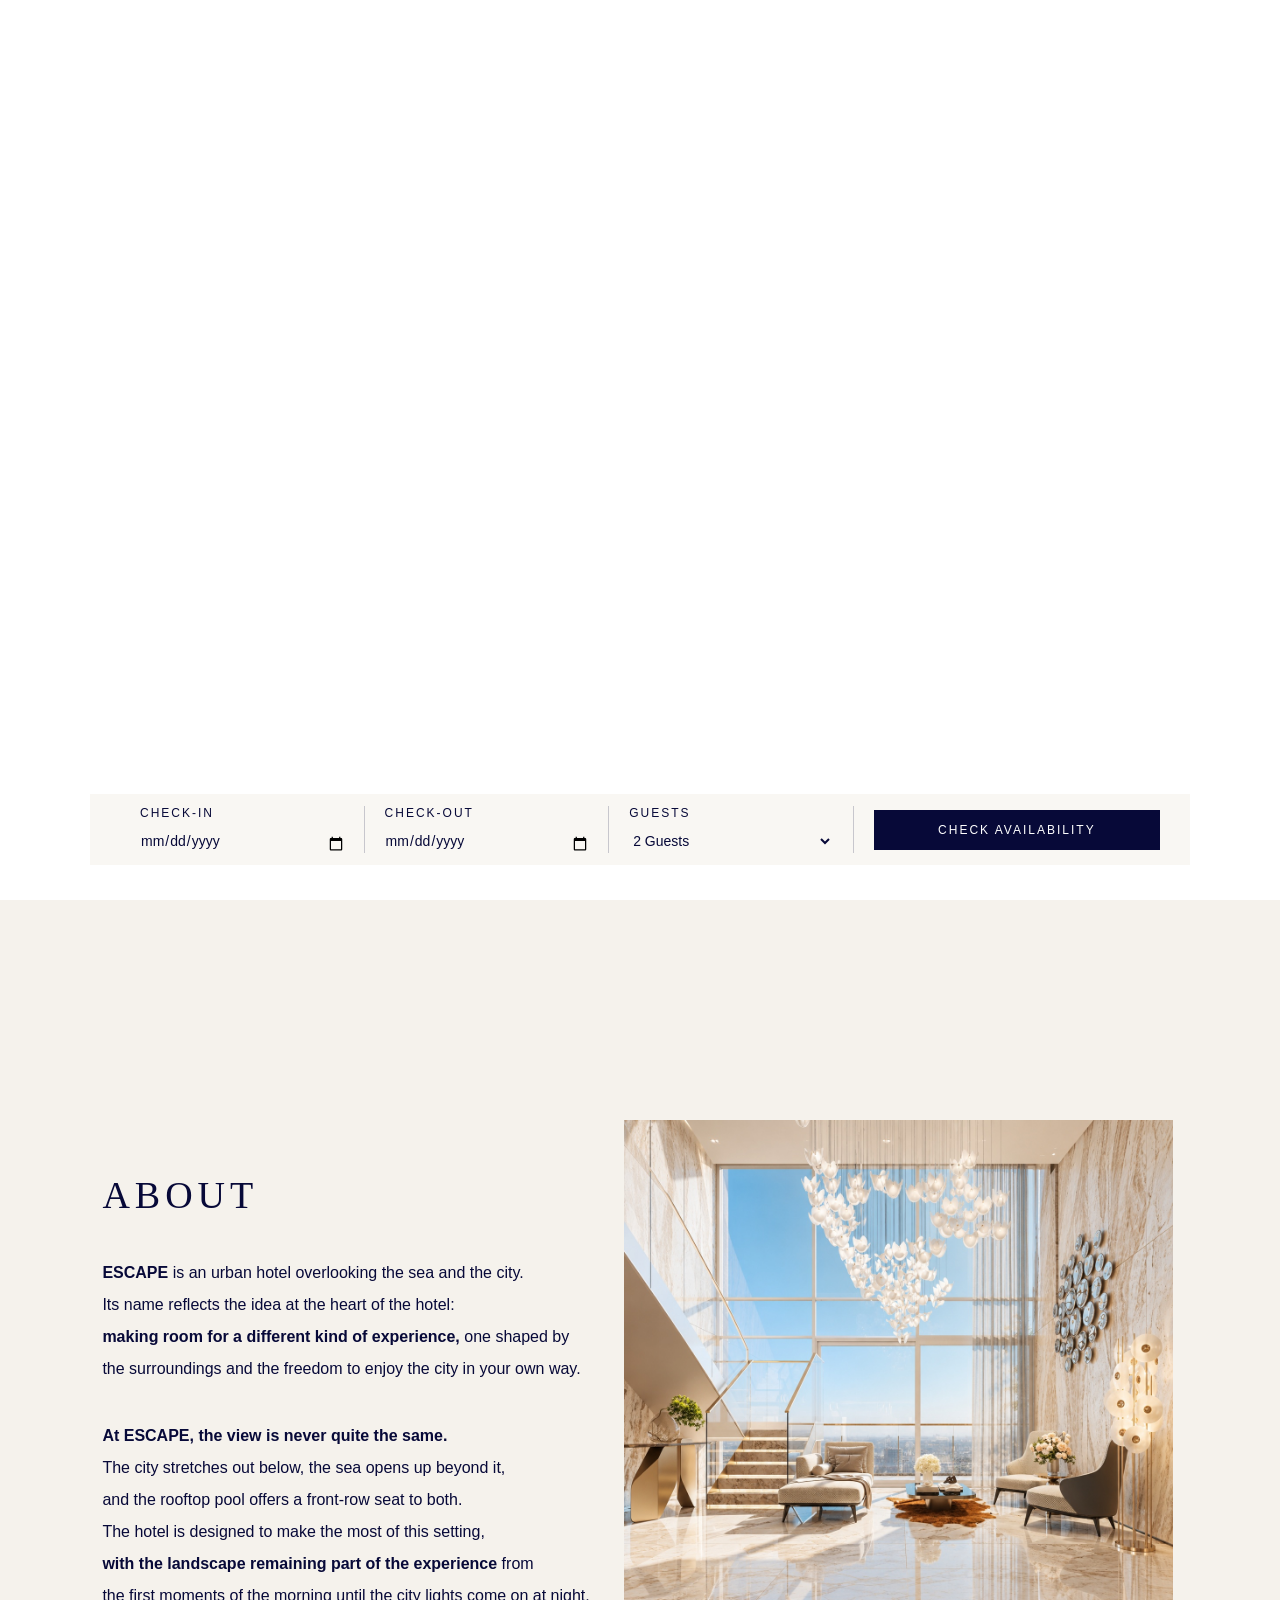
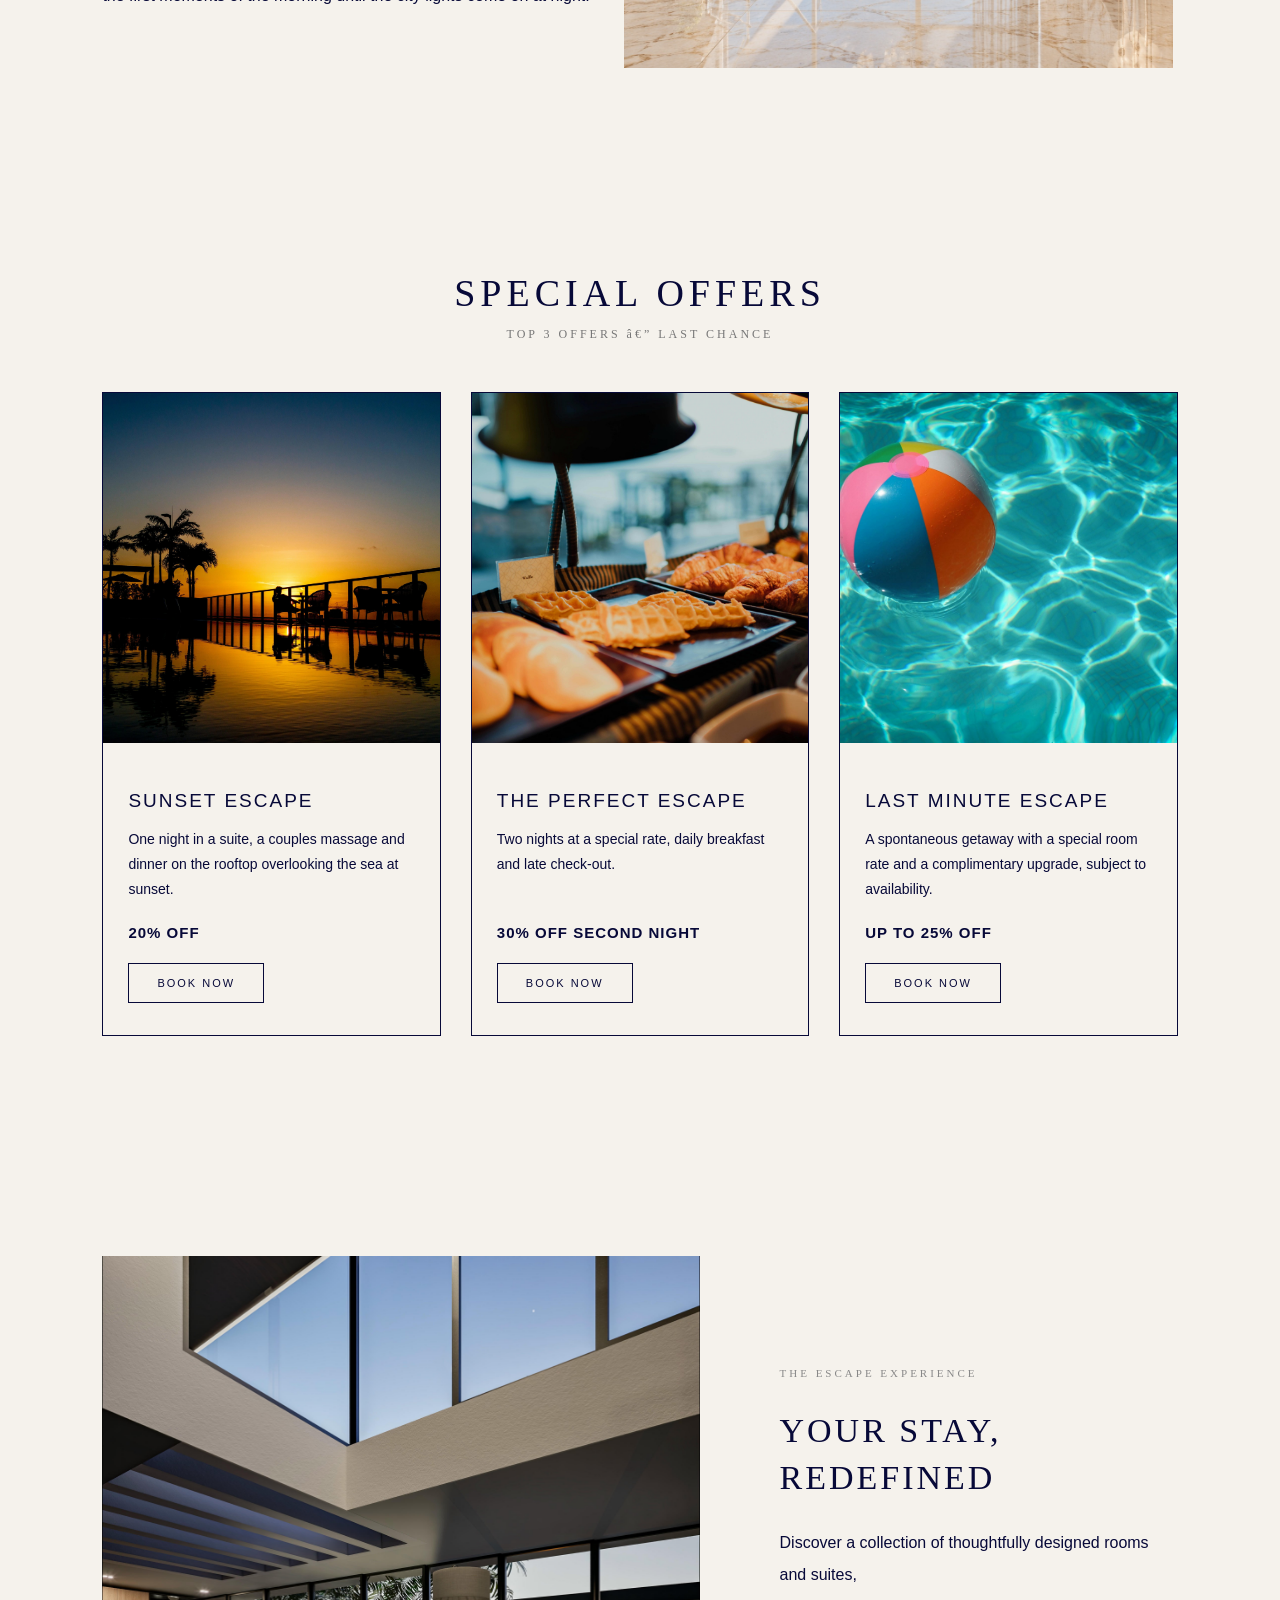
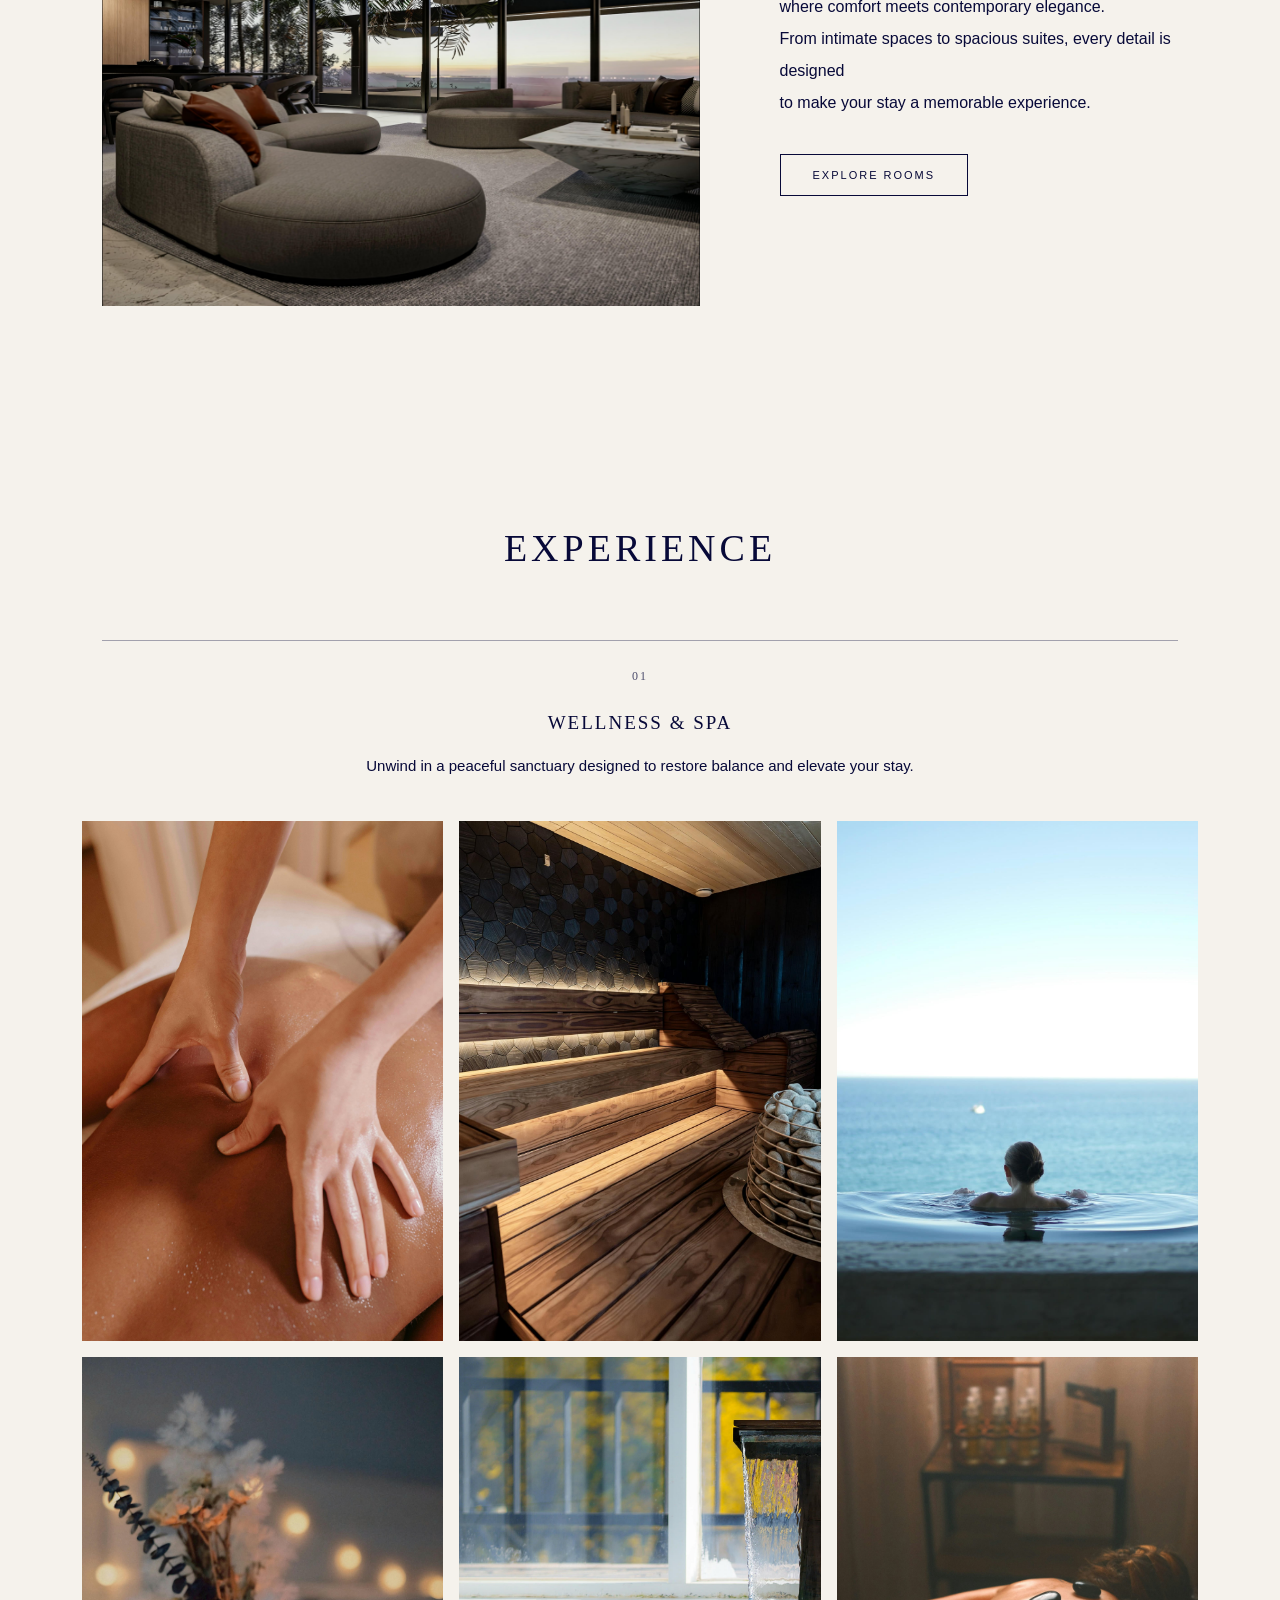
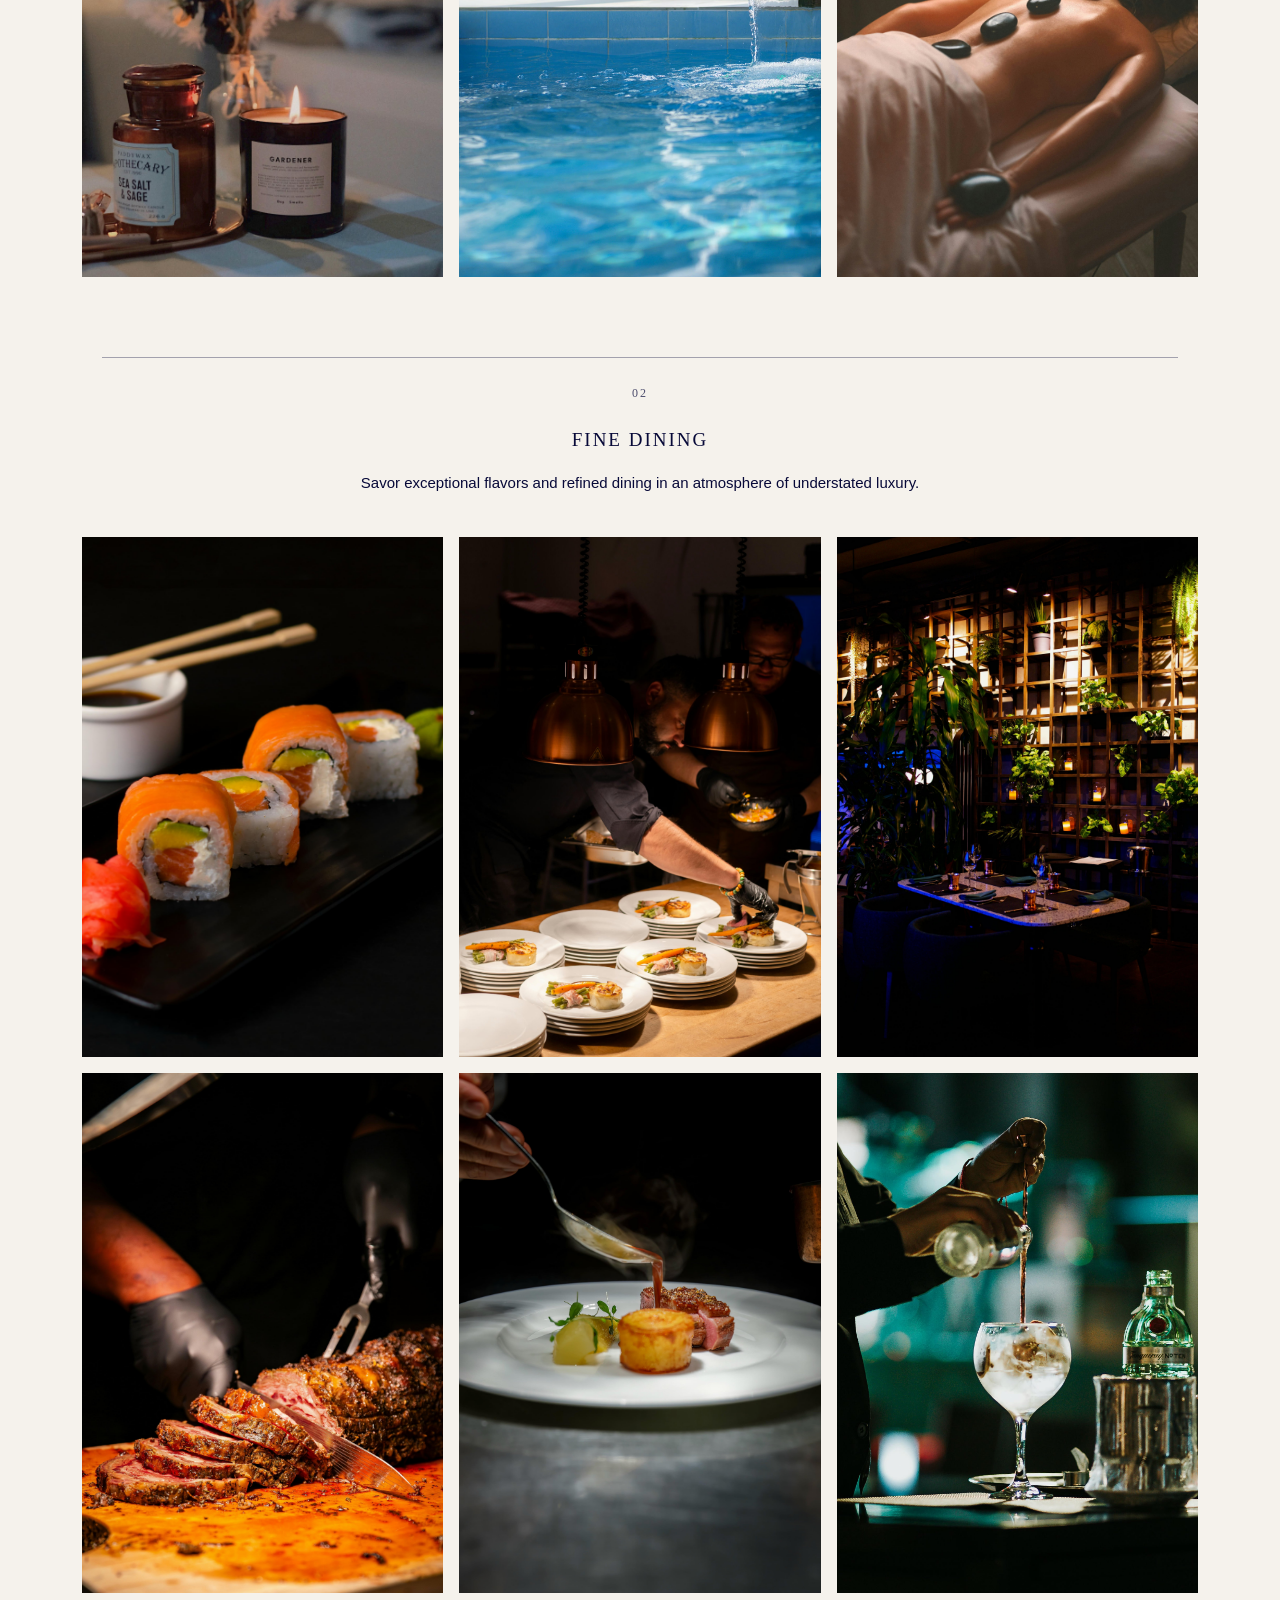
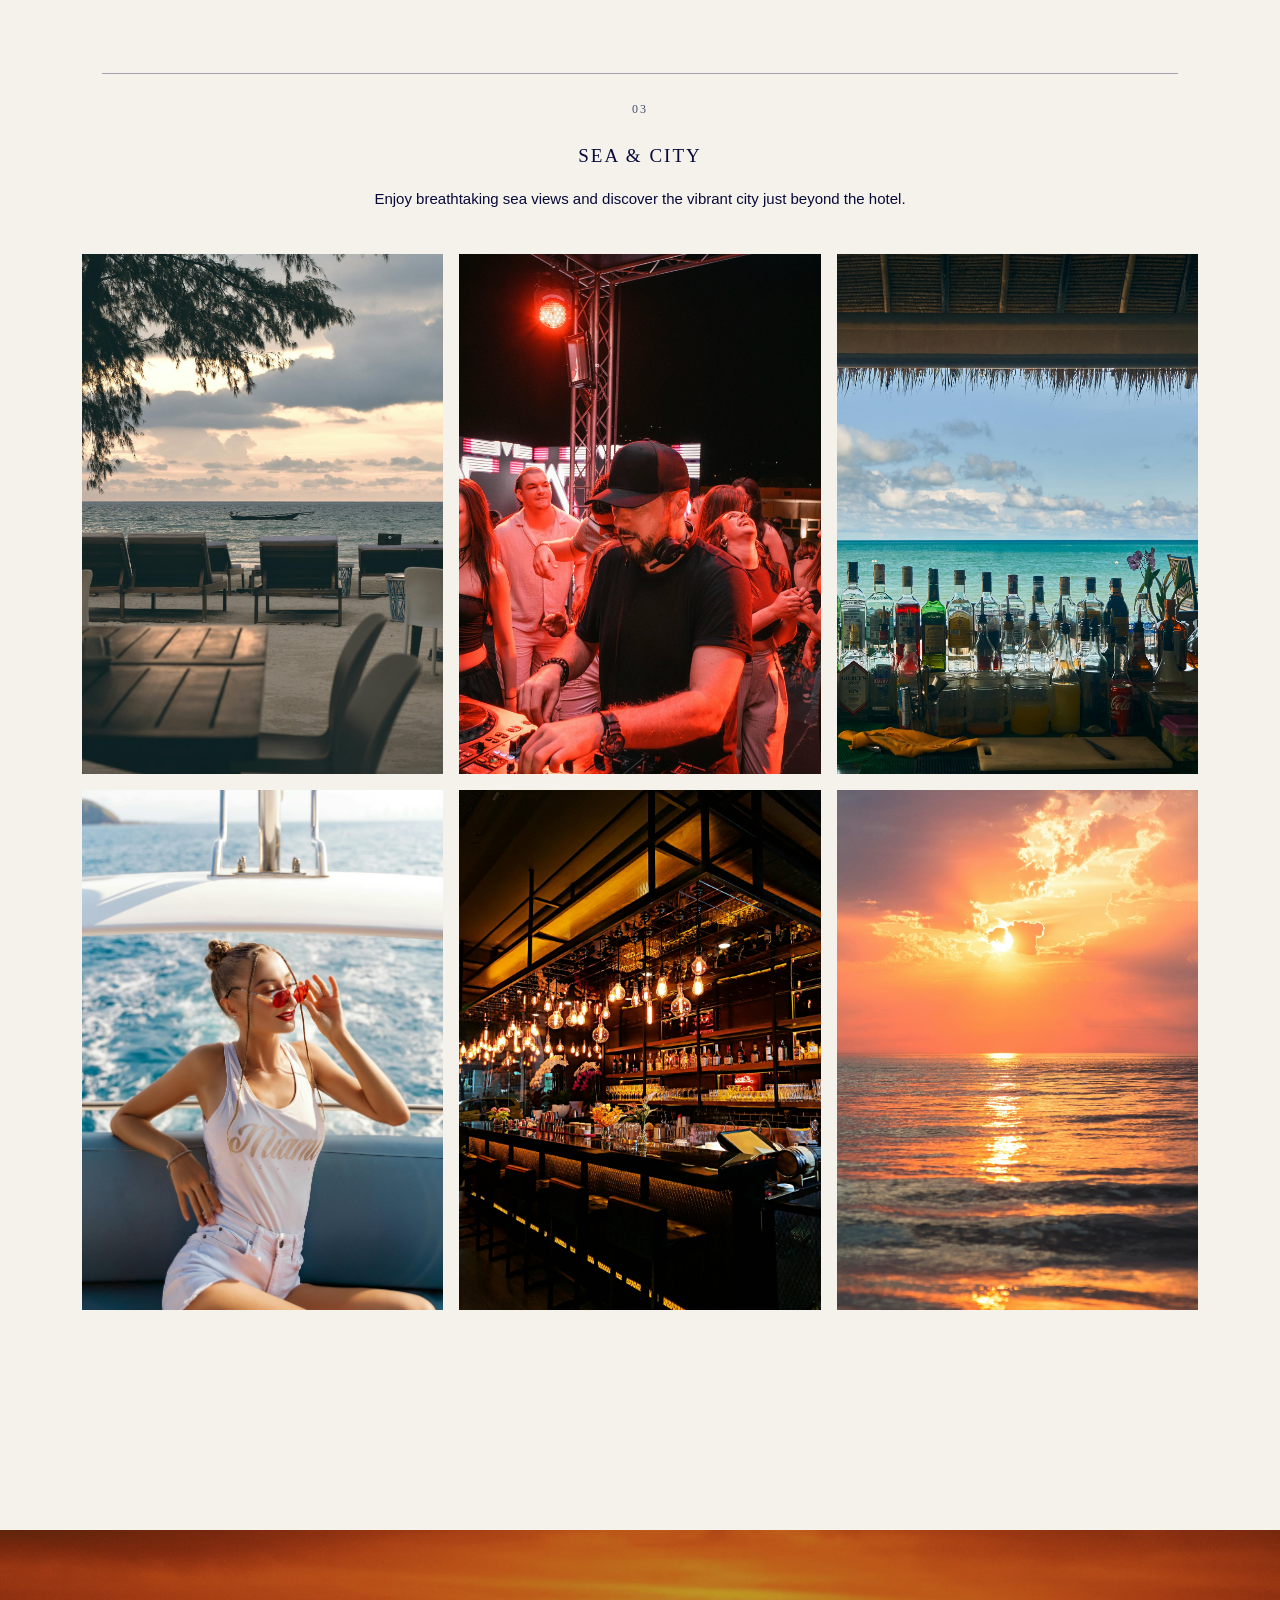
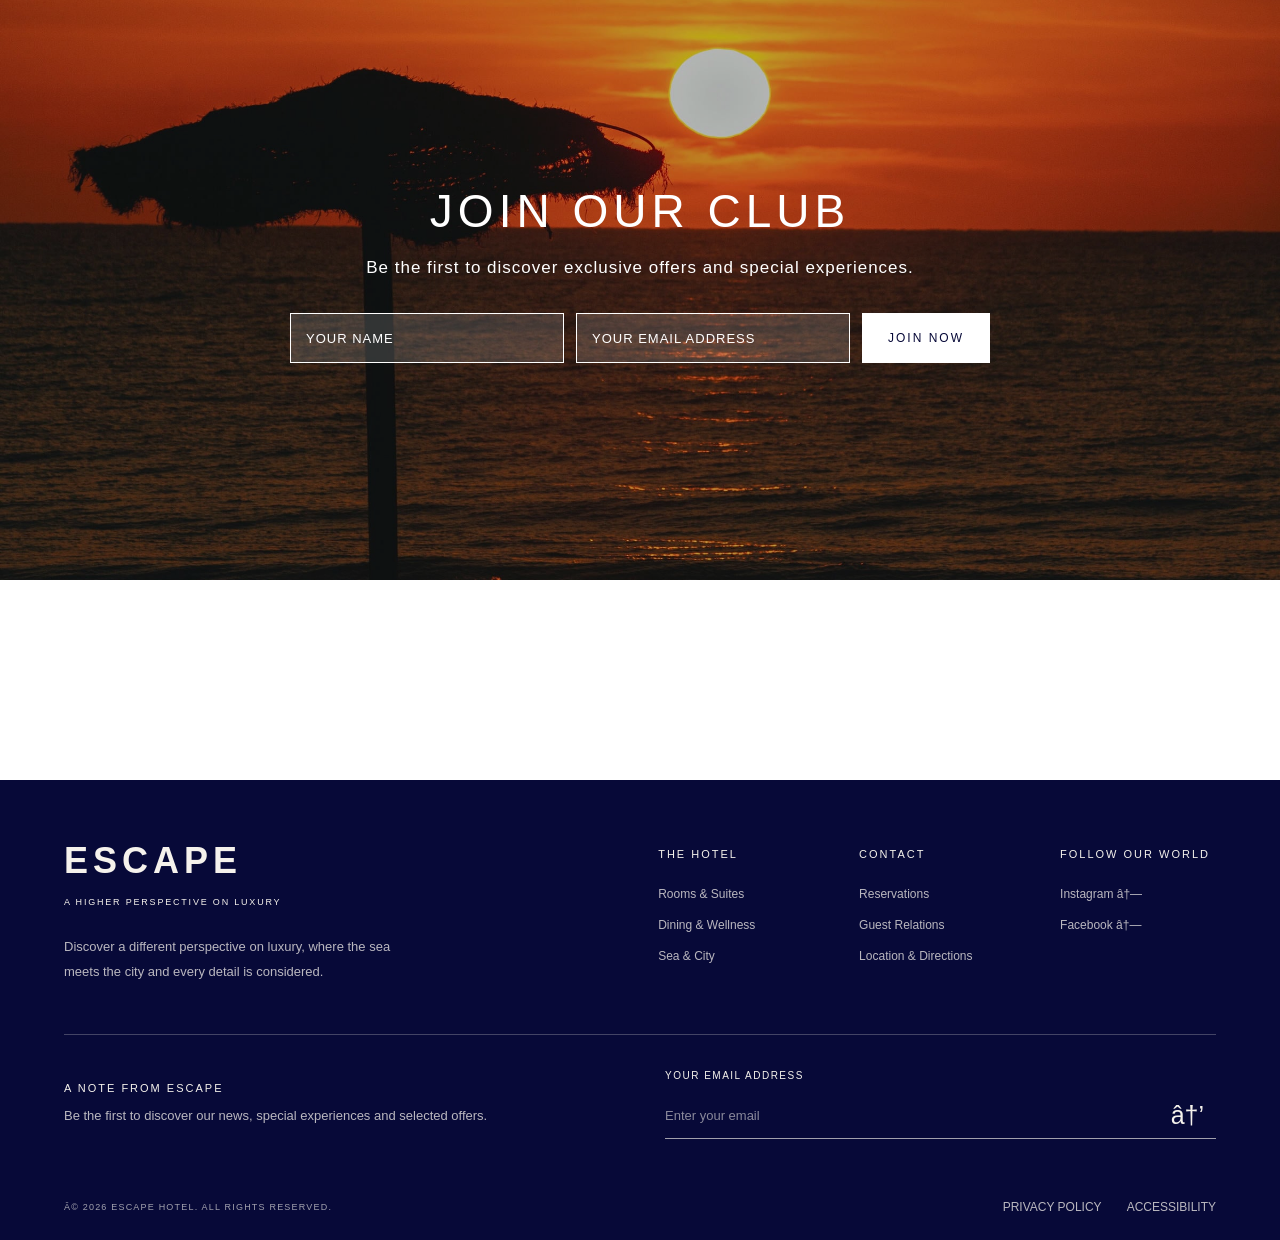
==== commit 5a8291c4: "Add files via upload" ====
--- a/index.html
+++ b/index.html
@@ -77,7 +77,7 @@
             </div>
 
             <div class="about-image"> <!-- מעטפת התמונה העליונה -->
-                <img src="images/about0.jpg" alt="Hotel interior">
+                <img src="images/about0.jpg" alt="Hotel interior" loading="lazy">
             </div>
         </div>
     </div>
@@ -92,7 +92,7 @@
         <div class="offers-grid"> <!-- אזור שלושת הכרטיסים בשורה -->
 
             <div class="offer-card"> <!-- כרטיס הצעה ראשון -->
-                <img src="images/top1.jpg" alt="Sunset Escape"> <!-- תמונת ההצעה -->
+                <img src="images/top1.jpg" alt="Sunset Escape" loading="lazy">
                 <div class="offer-info"> <!-- אזור הטקסט שמתחת לתמונה -->
                     <h3>SUNSET ESCAPE</h3> <!-- שם החבילה -->
                     <p>One night in a suite, a couples massage and dinner on the rooftop overlooking the sea at sunset.</p> <!-- תיאור החבילה -->
@@ -102,7 +102,7 @@
             </div>
 
             <div class="offer-card"> <!-- כרטיס הצעה שני -->
-                <img src="images/top2.jpg" alt="The Perfect Escape"> <!-- תמונת ההצעה -->
+                <img src="images/top2.jpg" alt="The Perfect Escape" loading="lazy">
                 <div class="offer-info">
                     <h3>THE PERFECT ESCAPE</h3>
                     <p>Two nights at a special rate, daily breakfast and late check-out.</p>
@@ -112,7 +112,7 @@
             </div>
 
             <div class="offer-card"> <!-- כרטיס הצעה שלישי -->
-                <img src="images/top3.jpg" alt="Last Minute Escape"> <!-- תמונת ההצעה -->
+                <img src="images/top3.jpg" alt="Last Minute Escape" loading="lazy">
                 <div class="offer-info">
                     <h3>LAST MINUTE ESCAPE</h3>
                     <p>A spontaneous getaway with a special room rate and a complimentary upgrade, subject to availability.</p>
@@ -129,7 +129,7 @@
     <div class="stay-container"> <!-- מיכל מרכזי -->
 
         <div class="stay-image"> <!-- תמונת החדר בצד שמאל -->
-            <img src="images/p suite1.jpg" alt="Luxury hotel room">
+            <img src="images/p suite1.jpg" alt="Luxury hotel room" loading="lazy">
         </div>
 
         <div class="stay-content"> <!-- טקסט וכפתור בצד ימין -->
@@ -167,12 +167,12 @@
                 to restore balance and elevate your stay.
             </p>
             <div class="experience-gallery">
-                <img src="images/spa1.jpg" alt="Spa experience 1">
-                <img src="images/spa2.jpg" alt="Spa experience 2">
-                <img src="images/spa3.jpg" alt="Spa experience 3">
-                <img src="images/spa4.jpg" alt="Spa experience 4">
-                <img src="images/spa5.jpg" alt="Spa experience 5">
-                <img src="images/spa6.jpg" alt="Spa experience 6">
+                <img src="images/spa1.jpg" alt="Spa experience 1" loading="lazy">
+                    <img src="images/spa2.jpg" alt="Spa experience 2" loading="lazy">
+                    <img src="images/spa3.jpg" alt="Spa experience 3" loading="lazy">
+                    <img src="images/spa4.jpg" alt="Spa experience 4" loading="lazy">
+                    <img src="images/spa5.jpg" alt="Spa experience 5" loading="lazy">
+                    <img src="images/spa6.jpg" alt="Spa experience 6" loading="lazy">
             </div>
         </article>
 
@@ -185,12 +185,12 @@
                 in an atmosphere of understated luxury.
             </p>
             <div class="experience-gallery">
-                <img src="images/fine1.jpg" alt="Fine dining experience 1">
-                <img src="images/fine2.jpg" alt="Fine dining experience 2">
-                <img src="images/fine3.jpg" alt="Fine dining experience 3">
-                <img src="images/fine4.jpg" alt="Fine dining experience 4">
-                <img src="images/fine5.jpg" alt="Fine dining experience 5">
-                <img src="images/fine6.jpg" alt="Fine dining experience 6">
+                <img src="images/fine1.jpg" alt="Fine dining experience 1" loading="lazy">
+                <img src="images/fine2.jpg" alt="Fine dining experience 2" loading="lazy">
+                <img src="images/fine3.jpg" alt="Fine dining experience 3" loading="lazy">
+                <img src="images/fine4.jpg" alt="Fine dining experience 4" loading="lazy">
+                <img src="images/fine5.jpg" alt="Fine dining experience 5" loading="lazy">
+                <img src="images/fine6.jpg" alt="Fine dining experience 6" loading="lazy">
             </div>
         </article>
 
@@ -203,12 +203,12 @@
                 the vibrant city just beyond the hotel.
             </p>
             <div class="experience-gallery sea-city-gallery">
-                <img src="images/sea1.jpg" alt="Sea and city view">
-                <img src="images/sea2.jpg" alt="Coastal promenade">
-                <img src="images/sea3.jpg" alt="City skyline by the sea">
-                <img src="images/sea4.jpg" alt="Seaside landscape">
-                <img src="images/sea5.jpg" alt="Luxury waterfront view">
-                <img src="images/sea6.jpg" alt="City and sea at sunset">
+                <img src="images/sea1.jpg" alt="Sea and city view" loading="lazy">
+                <img src="images/sea2.jpg" alt="Coastal promenade" loading="lazy">
+                <img src="images/sea3.jpg" alt="City skyline by the sea" loading="lazy">
+                <img src="images/sea4.jpg" alt="Seaside landscape" loading="lazy">
+                <img src="images/sea5.jpg" alt="Luxury waterfront view" loading="lazy">
+                <img src="images/sea6.jpg" alt="City and sea at sunset" loading="lazy">
             </div>
         </article>
 
@@ -217,7 +217,7 @@
 
 <section class="join-club"> <!-- אזור ההרשמה למועדון הלקוחות -->
 
-    <img src="images/club.jpg" alt="Join our club"> <!-- תמונת הרקע של אזור ההרשמה -->
+    <img src="images/club.jpg" alt="Join our club" loading="lazy"> <!-- תמונת הרקע של אזור ההרשמה -->
 
     <div class="join-club-overlay"> <!-- שכבה שמונחת מעל התמונה ומכילה את תוכן ההרשמה -->
         <div class="join-club-content"> <!-- עוטף את הכותרת, הטקסט וטופס ההרשמה -->
